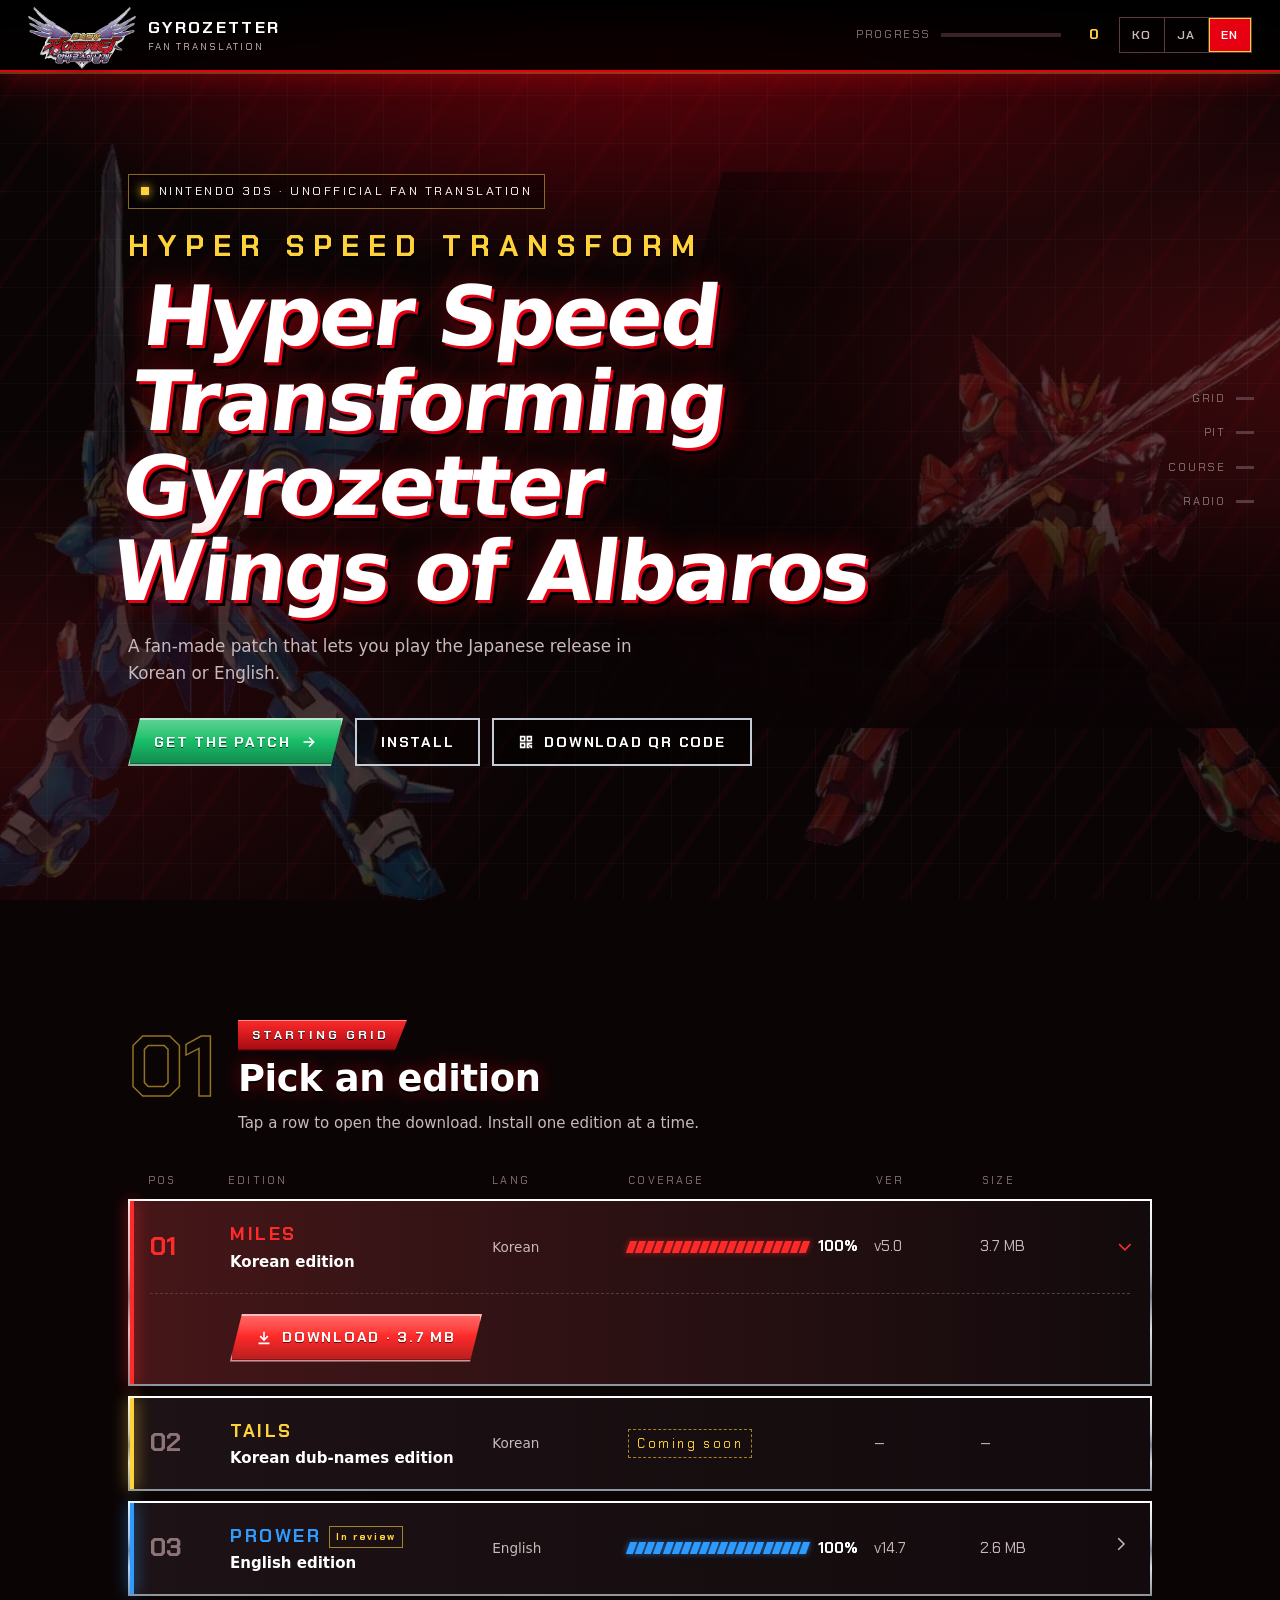
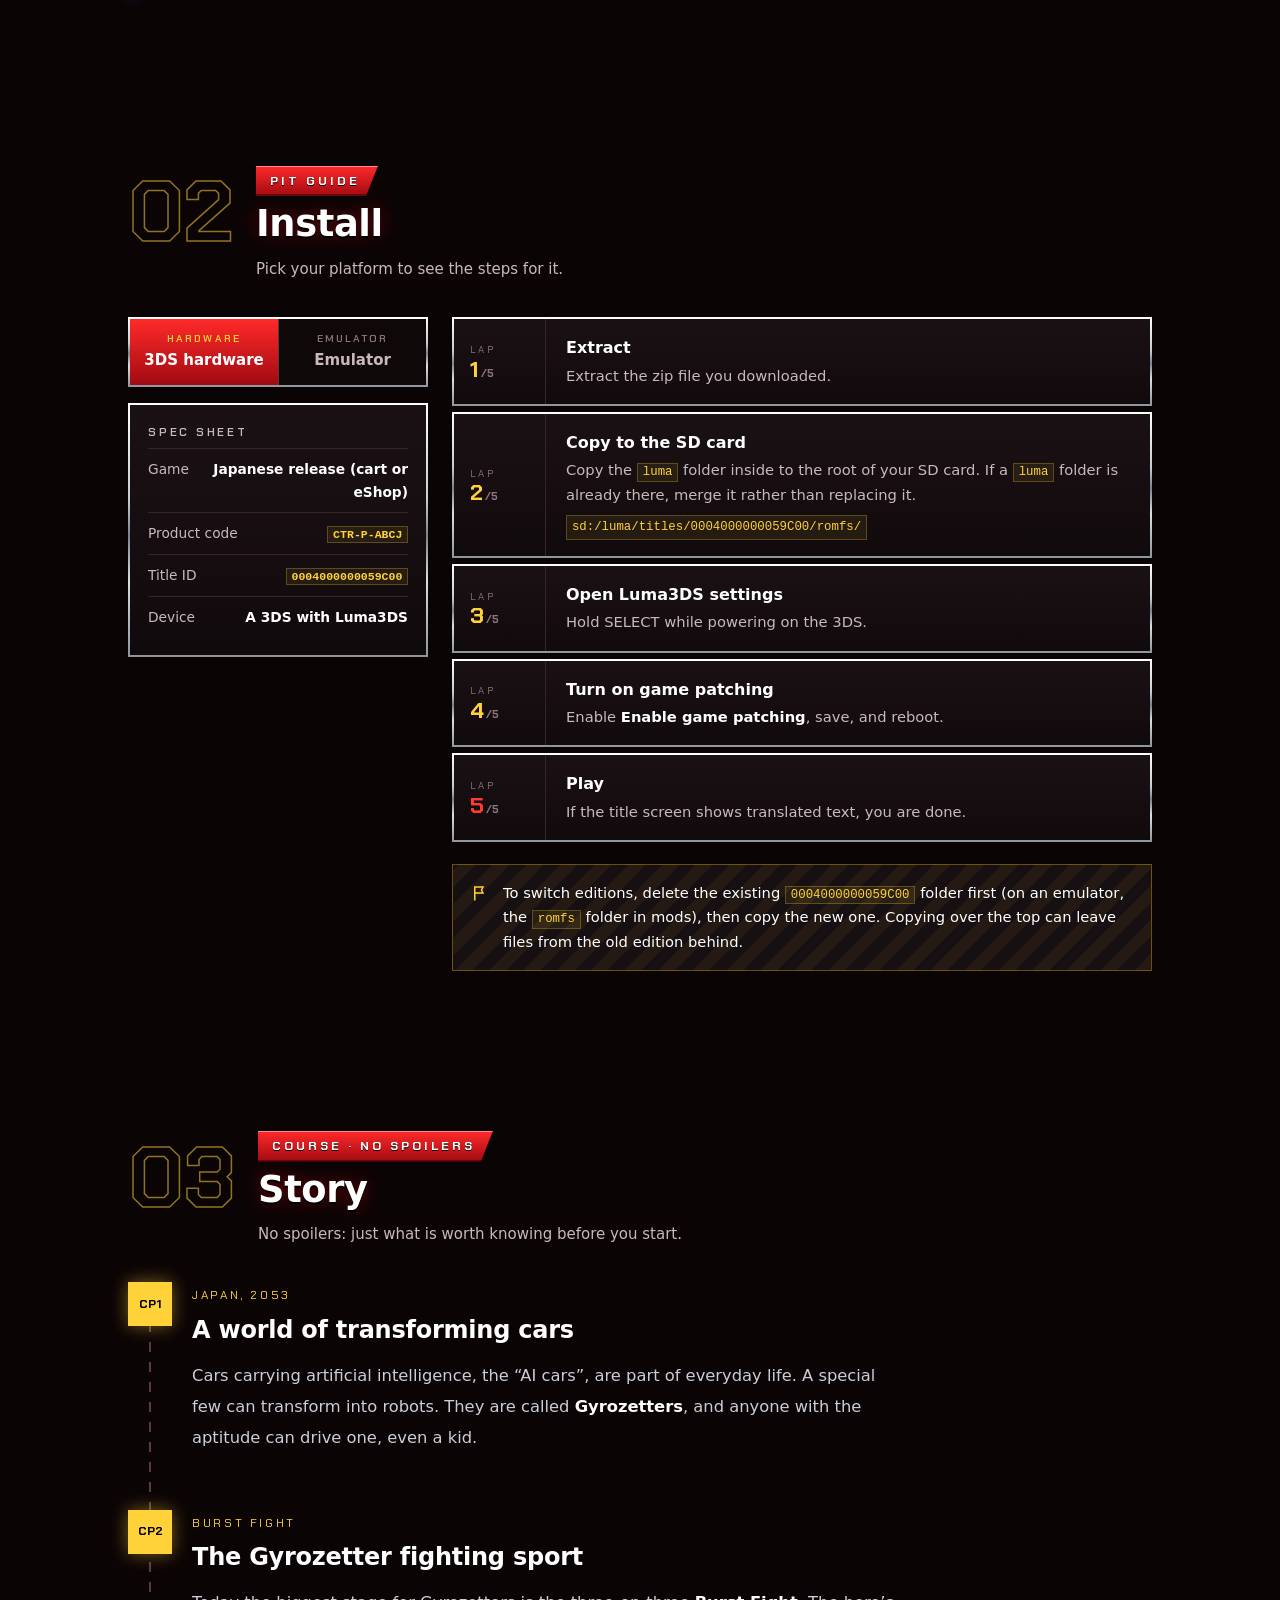
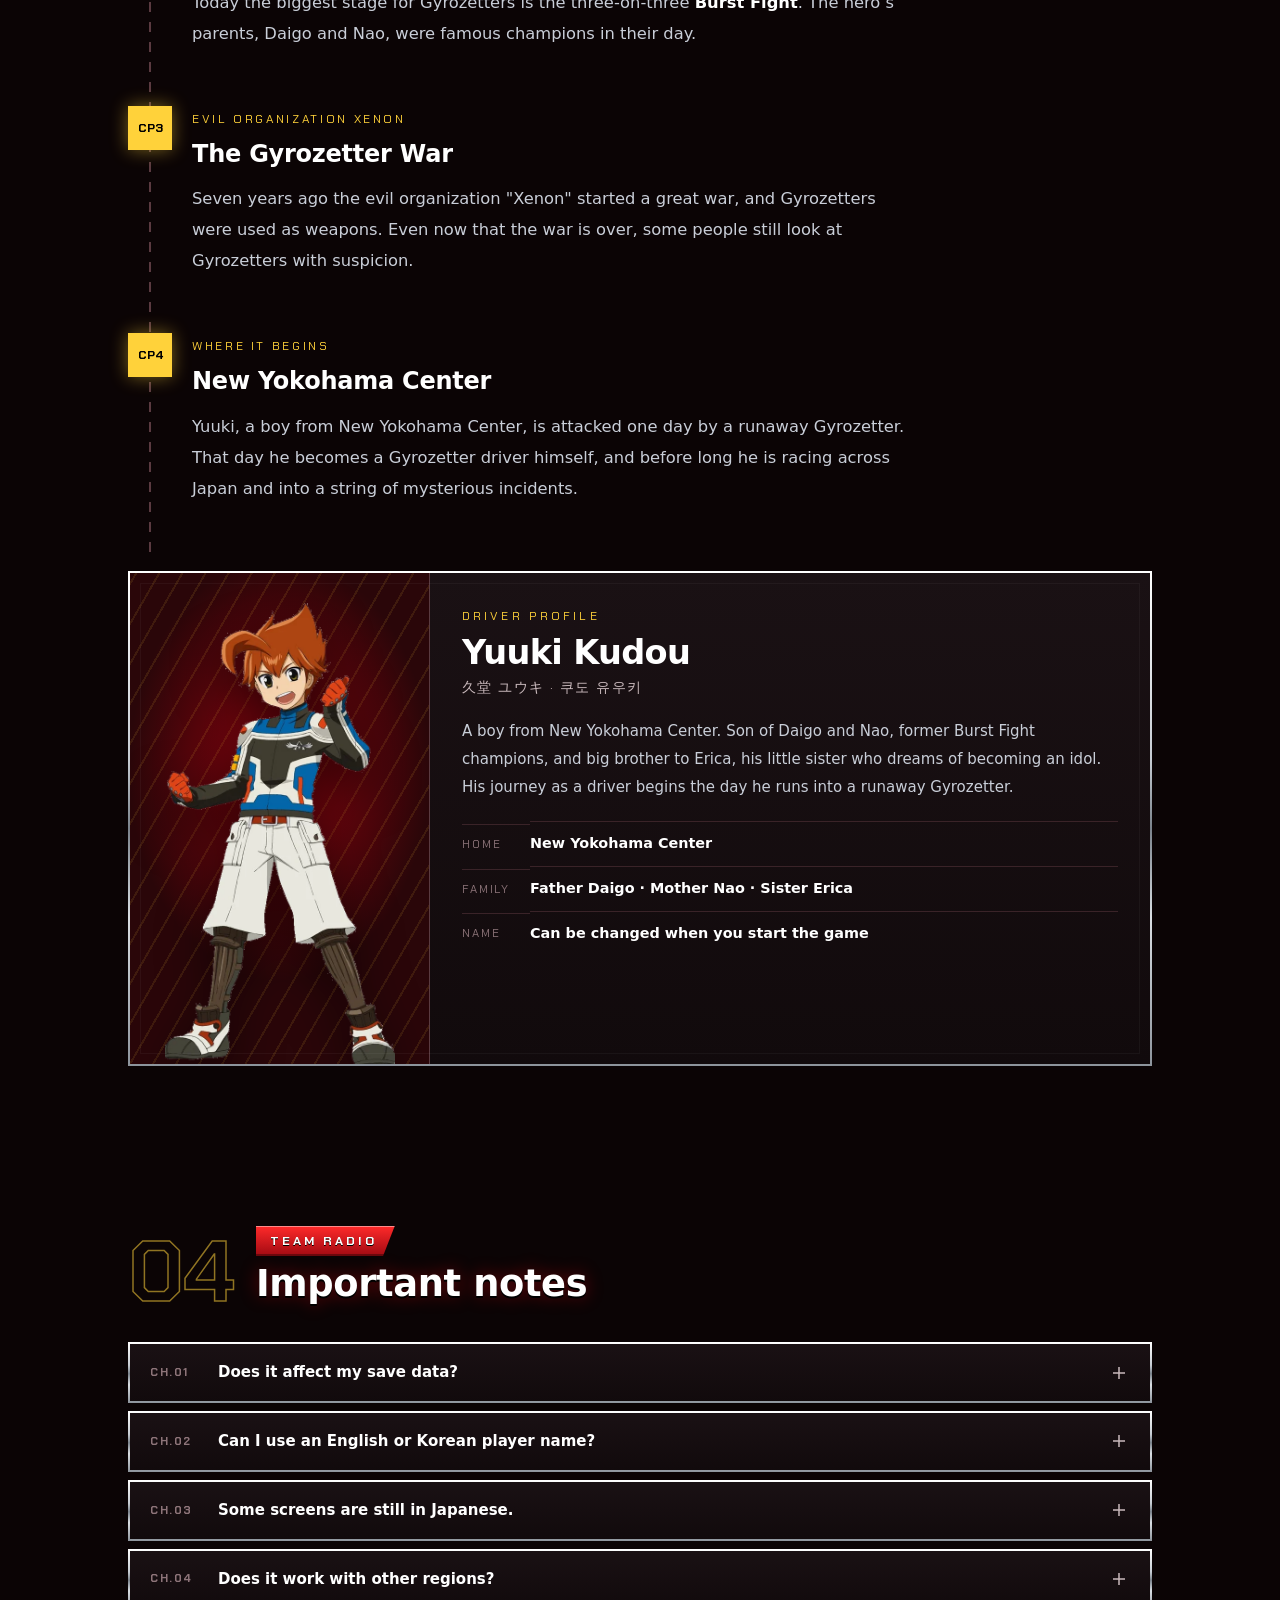
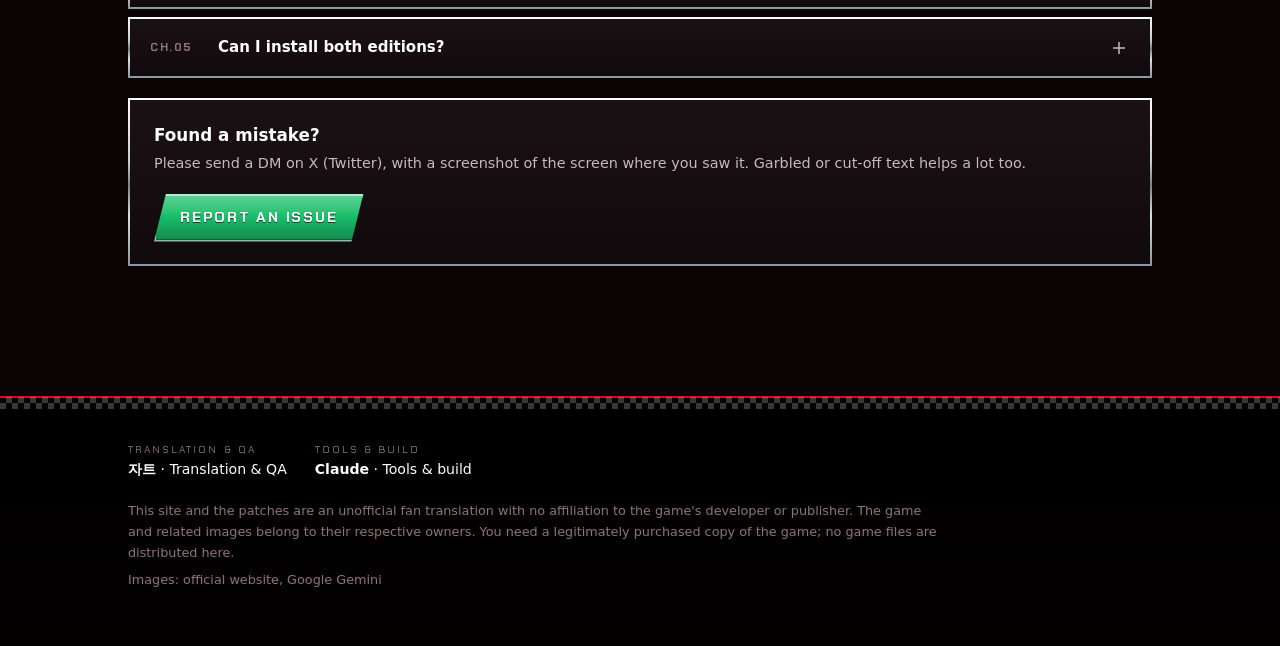
==== patch/index.html @ 7a2295d0 "캐시 버전 번호 갱신" ====
<!doctype html>
<html lang="ko">
<head>
<meta charset="utf-8">
<meta name="viewport" content="width=device-width, initial-scale=1, viewport-fit=cover">
<title>Gyrozetter Translation Patch</title>
<meta name="description" content="초속변형 자이로제타 알바로스의 날개 (3DS) 비공식 한국어·영문 패치">
<meta name="theme-color" content="#7a0d14">
<link rel="icon" href="assets/img/favicon.png">
<link rel="apple-touch-icon" href="assets/img/apple-touch-icon.png">
<link rel="preconnect" href="https://fonts.googleapis.com">
<link rel="preconnect" href="https://fonts.gstatic.com" crossorigin>
<link rel="stylesheet" href="https://fonts.googleapis.com/css2?family=Chakra+Petch:wght@500;600;700&display=swap">
<link rel="stylesheet" href="https://cdn.jsdelivr.net/gh/orioncactus/pretendard@v1.3.9/dist/web/variable/pretendardvariable-dynamic-subset.min.css">
<link rel="stylesheet" href="assets/css/style.css?v=20261031">
</head>
<body>
<div class="mechs" aria-hidden="true"><img class="mech mech-l" src="assets/img/mech-blue.webp" alt=""><img class="mech mech-r" src="assets/img/mech-red.webp" alt=""></div>

<header class="bar">
  <a class="mark" href="#start">
    <img class="mark-logo" src="assets/img/logo.webp" alt="초속변형 자이로제타 알바로스의 날개" width="310" height="180">
    <span><b>GYROZETTER</b><small>FAN TRANSLATION</small></span>
  </a>
  <div class="bar-spacer"></div>
  <div class="speedo" aria-hidden="true"><span>PROGRESS</span><span class="speedo-track"><i id="speedoFill"></i></span><b id="speedoVal">0</b></div>
  <div class="langs" role="group" aria-label="Language">
    <button type="button" data-lang="ko">KO</button><button type="button" data-lang="ja">JA</button><button type="button" data-lang="en">EN</button>
  </div>
</header>

<nav class="laps" aria-label="sections">
  <a href="#grid" data-sec="grid"><span>GRID</span><i></i></a>
  <a href="#pit" data-sec="pit"><span>PIT</span><i></i></a>
  <a href="#course" data-sec="course"><span>COURSE</span><i></i></a>
  <a href="#radio" data-sec="radio"><span>RADIO</span><i></i></a>
</nav>

<main>

<!-- ───── 출발선 ───── -->
<section class="start" id="start">
  <div class="speedlines" aria-hidden="true" id="speedlines"></div>
  <div class="start-art" aria-hidden="true"><img src="assets/img/hero.jpg" alt="" data-optional></div>
  <div class="wrap start-in">
    <span class="start-tag"><b></b><span data-i18n="start.tag">NINTENDO 3DS · UNOFFICIAL</span></span>
    <h1><em class="hud" data-i18n="start.em">Hyper Speed Transform</em><span data-i18n="start.title">초속변형 자이로제타<br>알바로스의 날개</span></h1>
    <p class="sub" data-i18n="start.sub"></p>
    <div class="start-cta">
      <a class="go" href="#grid"><span data-i18n="start.cta">패치 받기</span><svg viewBox="0 0 24 24" width="16" height="16"><path d="M5 12h13M13 6l6 6-6 6"/></svg></a>
      <a class="go line" href="#pit" data-i18n="start.cta2">설치 방법</a>
      <a class="go line" id="qrBtn" target="_blank" rel="noopener"><svg viewBox="0 0 24 24" width="16" height="16"><path d="M4 4h6v6H4zM14 4h6v6h-6zM4 14h6v6H4zM14 14h2v2h-2zM18 14h2M14 18v2h2M18 18h2v2"/></svg><span data-i18n="start.qr">배포 QR 코드</span></a>
    </div>
  </div>
</section>

<!-- ───── 01 GRID ───── -->
<section class="block" id="grid">
  <div class="wrap">
    <div class="sec-head reveal">
      <span class="sec-no">01</span>
      <span class="sec-code">STARTING GRID</span>
      <h2 data-i18n="grid.title">판 고르기</h2>
      <p class="sec-lead" data-i18n="grid.lead"></p>
    </div>
    <div class="grid-head" aria-hidden="true">
      <span>POS</span><span>EDITION</span><span>LANG</span><span>COVERAGE</span><span>VER</span><span>SIZE</span><span></span>
    </div>
    <div id="rows"></div>
  </div>
</section>

<!-- ───── 02 PIT ───── -->
<section class="block" id="pit">
  <div class="wrap">
    <div class="sec-head reveal">
      <span class="sec-no">02</span>
      <span class="sec-code">PIT GUIDE</span>
      <h2 data-i18n="pit.title">설치하기</h2>
      <p class="sec-lead" data-i18n="pit.lead"></p>
    </div>
    <div class="pit">
      <aside class="pit-side">
        <div class="toggle" role="tablist">
          <button type="button" data-plat="hw"><small>HARDWARE</small><span data-i18n="plat.hw">3DS 실기</span></button>
          <button type="button" data-plat="emu"><small>EMULATOR</small><span data-i18n="plat.emu">에뮬레이터</span></button>
        </div>
        <div class="panel">
          <h4>SPEC SHEET</h4>
          <div class="kv"><span data-i18n="req.game">게임</span><b data-i18n="req.game.v"></b></div>
          <div class="kv"><span data-i18n="req.code">제품 코드</span><b><code>CTR-P-ABCJ</code></b></div>
          <div class="kv"><span data-i18n="req.tid">타이틀 ID</span><b><code>0004000000059C00</code></b></div>
          <div class="kv" data-plat-only="hw"><span data-i18n="req.dev">기기</span><b data-i18n="req.dev.hw"></b></div>
          <div class="kv" data-plat-only="emu"><span data-i18n="req.dev">기기</span><b>Azahar / Citra</b></div>
        </div>
      </aside>
      <div>
        <ol class="laps-list" id="laps"></ol>
        <div class="flag">
          <svg viewBox="0 0 24 24" width="18" height="18"><path d="M5 21V4M5 4h11l-2 4 2 4H5"/></svg>
          <p data-i18n="pit.switch"></p>
        </div>
      </div>
    </div>
  </div>
</section>

<!-- ───── 03 COURSE ───── -->
<section class="block" id="course">
  <div class="wrap">
    <div class="sec-head reveal">
      <span class="sec-no">03</span>
      <span class="sec-code">COURSE · NO SPOILERS</span>
      <h2 data-i18n="course.title">줄거리</h2>
      <p class="sec-lead" data-i18n="course.lead"></p>
    </div>
    <div class="course" id="checkpoints"></div>

    <article class="driver reveal">
      <div class="driver-art"><img src="assets/img/driver.webp" alt="" width="496" height="994" loading="lazy"></div>
      <div class="driver-body">
        <span class="driver-code">DRIVER PROFILE</span>
        <h3 data-i18n="drv.name">쿠도 유우키</h3>
        <p class="driver-alt" data-i18n="drv.alt"></p>
        <p class="driver-desc" data-i18n="drv.desc"></p>
        <dl class="spec" id="drvSpec"></dl>
      </div>
    </article>
  </div>
</section>

<!-- ───── 04 RADIO ───── -->
<section class="block" id="radio">
  <div class="wrap">
    <div class="sec-head reveal">
      <span class="sec-no">04</span>
      <span class="sec-code">TEAM RADIO</span>
      <h2 data-i18n="radio.title">자주 묻는 질문</h2>
    </div>
    <div class="radio" id="faq"></div>
    <div class="report" id="report">
      <div><h4 data-i18n="rep.title"></h4><p data-i18n="rep.desc"></p></div>
      <a class="go" id="reportBtn"><span data-i18n="rep.btn">제보하기</span></a>
    </div>
  </div>
</section>

</main>

<footer class="finish">
  <div class="wrap">
    <div class="crew" id="crew"></div>
    <p data-i18n="foot.disc"></p>
    <p data-i18n="foot.img"></p>
  </div>
</footer>

<script src="assets/js/main.js?v=20261031"></script>
</body>
</html>
---- patch/assets/css/style.css ----
/* =========================================================
   HUD 토큰
   ========================================================= */
:root {
  --bg: #0b0405;
  --bg-2: #140708;
  --panel: #171012;
  --panel-2: #20161a;
  --line: #3a2328;
  --line-2: #5a3a40;
  --text: #ffffff;
  --dim: #c9b9bc;
  --faint: #8d7479;
  --hot: #e60012;        /* 크림슨 레드 */
  --hot-2: #ff3b2f;
  --cool: #19c06b;       /* 에메랄드 */
  --amber: #ffd23a;      /* 골드 */
  --chrome: linear-gradient(180deg, #ffffff 0%, #c6ccd3 38%, #7b838c 52%, #d9dee3 70%, #8d949c 100%);
  --miles: #ff2a2a;
  --prower: #2f9bff;
  --tails: #ffd23a;
  --hud: "Chakra Petch", "Pretendard Variable", Pretendard, system-ui, sans-serif;
  --font: "Pretendard Variable", Pretendard, "Hiragino Sans", "Hiragino Kaku Gothic ProN", "Noto Sans JP", "Yu Gothic UI", Meiryo, system-ui, -apple-system, "Segoe UI", sans-serif;
  --mono: ui-monospace, "SF Mono", Menlo, Consolas, monospace;
  --cut: 14px;           /* 모서리 깎기 */
}
* { box-sizing: border-box; }
[hidden] { display: none !important; }
img.missing { display: none !important; }
html { scroll-behavior: smooth; scroll-padding-top: 84px; -webkit-text-size-adjust: 100%; }
body { margin: 0; background: var(--bg); color: var(--text); font-family: var(--font); font-size: 15px; line-height: 1.65;
  -webkit-font-smoothing: antialiased; word-break: keep-all; overflow-wrap: anywhere; }
html[lang="ja"] body { word-break: normal; line-break: strict; }
img { display: block; max-width: 100%; }
svg { width: 18px; height: 18px; fill: none; stroke: currentColor; stroke-width: 2; stroke-linecap: square; flex: none; }
code { font-family: var(--mono); font-size: .84em; color: var(--cool); background: rgba(34,211,238,.08);
  padding: .1em .4em; border: 1px solid rgba(34,211,238,.18); word-break: normal; overflow-wrap: anywhere; }
a { color: var(--cool); }
button { font: inherit; color: inherit; }
::selection { background: var(--hot); color: #fff; }
:focus-visible { outline: 2px solid var(--cool); outline-offset: 3px; }

/* 배경 — 격자와 속도선 */
body::before { content: ""; position: fixed; inset: 0; z-index: -1; pointer-events: none;
  background:
    linear-gradient(transparent 0 calc(100% - 1px), rgba(255,255,255,.025) 0) 0 0 / 100% 48px,
    linear-gradient(90deg, transparent 0 calc(100% - 1px), rgba(255,255,255,.025) 0) 0 0 / 48px 100%,
    repeating-linear-gradient(-55deg, transparent 0 46px, rgba(230,0,18,.035) 46px 52px),
    radial-gradient(90% 55% at 50% -5%, rgba(230,0,18,.55), transparent 65%),
    radial-gradient(70% 50% at 100% 40%, rgba(148,17,24,.35), transparent 70%),
    radial-gradient(60% 45% at 0% 80%, rgba(148,17,24,.25), transparent 70%),
    var(--bg); }

.hud { font-family: var(--hud); letter-spacing: .08em; text-transform: uppercase; }
.cut { clip-path: polygon(var(--cut) 0, 100% 0, 100% calc(100% - var(--cut)), calc(100% - var(--cut)) 100%, 0 100%, 0 var(--cut)); }

/* =========================================================
   상단 줄
   ========================================================= */
.bar { position: fixed; top: 0; left: 0; right: 0; z-index: 50; height: 72px; display: flex; align-items: center; gap: 18px;
  padding: 0 28px; background: linear-gradient(#000, rgba(0,0,0,.82)); backdrop-filter: blur(10px);
  border-bottom: 2px solid var(--hot); box-shadow: 0 2px 0 rgba(255,210,58,.25), 0 8px 24px rgba(230,0,18,.25); }
.mark { display: flex; align-items: center; gap: 12px; text-decoration: none; color: var(--text); }
.mark-logo { height: 62px; width: auto; margin: 2px 0 -4px; filter: drop-shadow(0 2px 6px rgba(0,0,0,.6)); }
.mark b { font-family: var(--hud); font-weight: 700; font-size: 1.05rem; letter-spacing: .14em; }
.mark small { font-family: var(--hud); font-size: .62rem; color: var(--dim); letter-spacing: .2em; display: block; margin-top: -3px; }
.bar-spacer { flex: 1; }
.speedo { font-family: var(--hud); font-size: .72rem; color: var(--faint); letter-spacing: .14em; display: flex; align-items: center; gap: 10px; }
.speedo b { color: var(--amber); font-size: .9rem; min-width: 3ch; text-align: right; }
.speedo-track { width: 120px; height: 4px; background: var(--line); position: relative; overflow: hidden; }
.speedo-track i { position: absolute; inset: 0 auto 0 0; width: 0; background: linear-gradient(90deg, var(--amber), var(--hot)); }
.langs { display: flex; flex: none; border: 1px solid var(--line-2); }
.langs button { white-space: nowrap; }
.langs button { border: 0; background: transparent; padding: 7px 12px; cursor: pointer; font-family: var(--hud); font-weight: 600;
  font-size: .78rem; letter-spacing: .12em; color: var(--dim); }
.langs button + button { border-left: 1px solid var(--line-2); }
.langs button.on { background: var(--hot); color: #fff; box-shadow: inset 0 0 0 1px var(--amber); }

/* 오른쪽 랩 카운터 */
.laps { position: fixed; right: 26px; top: 50%; transform: translateY(-50%); z-index: 40; display: flex; flex-direction: column; gap: 4px; }
.laps a { display: flex; align-items: center; justify-content: flex-end; gap: 10px; text-decoration: none; color: var(--faint);
  font-family: var(--hud); font-size: .7rem; letter-spacing: .16em; padding: 6px 0; }
.laps a span { opacity: 0; transform: translateX(6px); transition: .2s; }
.laps a i { width: 18px; height: 3px; background: var(--line-2); transition: .2s; }
.laps a:hover span, .laps a.on span { opacity: 1; transform: none; }
.laps a.on { color: var(--text); }
.laps a.on i { width: 34px; background: var(--hot); box-shadow: 0 0 12px rgba(255,74,28,.6); }

/* =========================================================
   공통
   ========================================================= */
.wrap { max-width: 1080px; margin: 0 auto; padding: 0 28px; }
section.block { padding: 120px 0 40px; }
.sec-head { display: grid; grid-template-columns: auto 1fr; gap: 6px 22px; align-items: end; margin-bottom: 36px; }
.sec-no { grid-row: span 2; font-family: var(--hud); font-weight: 700; font-size: clamp(3.2rem, 8vw, 5.4rem); line-height: .8;
  color: transparent; -webkit-text-stroke: 1.5px rgba(255,210,58,.55); }
.sec-code { justify-self: start; font-family: var(--hud); font-weight: 700; font-size: .78rem; letter-spacing: .24em; color: #fff;
  padding: 5px 18px 5px 14px; background: linear-gradient(180deg, #ff2a2a, #a10a12); position: relative;
  clip-path: polygon(0 0, 100% 0, calc(100% - 12px) 100%, 0 100%);
  box-shadow: inset 0 1px 0 rgba(255,255,255,.45), inset 0 -2px 0 rgba(0,0,0,.35); text-shadow: 0 1px 0 #000; }
.sec-head h2 { margin: 0; font-size: clamp(1.6rem, 3.4vw, 2.3rem); line-height: 1.2; font-weight: 900; letter-spacing: -.01em;
  text-shadow: 0 2px 0 #000, 0 0 18px rgba(230,0,18,.45); }
.sec-lead { grid-column: 2; margin: 4px 0 0; color: var(--dim); }

.go { --c: var(--cool); position: relative; display: inline-flex; align-items: center; gap: 10px; height: 48px; padding: 0 26px;
  background: linear-gradient(180deg, color-mix(in srgb, var(--c) 70%, #fff) 0%, var(--c) 45%, color-mix(in srgb, var(--c) 70%, #000) 100%);
  color: #fff; text-shadow: 0 1px 0 rgba(0,0,0,.6); box-shadow: inset 0 0 0 2px rgba(255,255,255,.55), inset 0 -3px 0 rgba(0,0,0,.3); font-family: var(--hud); font-weight: 700; font-size: .92rem; letter-spacing: .12em;
  text-transform: uppercase; text-decoration: none; border: 0; cursor: pointer;
  clip-path: polygon(12px 0, 100% 0, calc(100% - 12px) 100%, 0 100%); transition: filter .15s, transform .1s; }
.go:hover { filter: brightness(1.12); }
.go:active { transform: translateY(1px); }
.go.line { background: rgba(0,0,0,.45); color: var(--text); box-shadow: inset 0 0 0 2px #c6ccd3; clip-path: none; }
.go.line:hover { box-shadow: inset 0 0 0 1px var(--text); }
.go.off { background: var(--line); color: var(--faint); pointer-events: none; }
.go svg { width: 16px; height: 16px; stroke-width: 2.4; }

.reveal { opacity: 0; transform: translateY(22px); transition: opacity .7s ease, transform .7s cubic-bezier(.2,.8,.2,1); }
.reveal.in { opacity: 1; transform: none; }

/* =========================================================
   출발선 (첫 화면)
   ========================================================= */
.start { min-height: 100svh; display: flex; align-items: center; padding: 100px 0 60px; position: relative; overflow: hidden; }
.start-art { position: absolute; right: -4%; top: 50%; transform: translateY(-50%); width: 58%; max-width: 760px; aspect-ratio: 4/3;
  clip-path: polygon(18% 0, 100% 0, 100% 100%, 0 100%); opacity: .9; }
.start-art img { width: 100%; height: 100%; object-fit: cover; }
.start-art::after { content: ""; position: absolute; inset: 0; background: linear-gradient(90deg, var(--bg) 0%, transparent 45%), linear-gradient(0deg, var(--bg), transparent 40%); }
.speedlines { position: absolute; inset: 0; pointer-events: none; overflow: hidden; }
.speedlines i { position: absolute; height: 2px; right: -40%; width: 40%;
  background: linear-gradient(90deg, transparent, rgba(255,255,255,.55)); animation: dash 2.6s linear infinite; opacity: .25; }
@keyframes dash { to { transform: translateX(-260%); } }
.start-in { position: relative; z-index: 1; }
.start-tag { display: inline-flex; align-items: center; gap: 10px; font-family: var(--hud); font-size: .78rem; letter-spacing: .2em; color: var(--dim);
  border: 1px solid var(--line-2); padding: 6px 12px; }
.start-tag b { width: 8px; height: 8px; background: var(--hot); box-shadow: 0 0 10px var(--hot); animation: blink 1.4s steps(2) infinite; }
@keyframes blink { 50% { opacity: .2; } }
.start h1 { margin: 22px 0 0; font-weight: 900; font-size: clamp(2.4rem, 7vw, 5.2rem); line-height: 1.02; letter-spacing: -.03em; }
.start h1 em { font-style: normal; display: block; font-family: var(--hud); font-weight: 700; font-size: .36em; letter-spacing: .3em;
  color: var(--hot); margin-bottom: 14px; text-transform: uppercase; }
.start p.sub { margin: 18px 0 30px; max-width: 520px; color: var(--dim); font-size: 1.05rem; }
.start-cta { display: flex; gap: 12px; flex-wrap: wrap; }

/* =========================================================
   01 출발 그리드 — 판 순위표
   ========================================================= */
.grid-head, .row-main { display: grid; grid-template-columns: 64px minmax(0, 1.5fr) 120px minmax(0, 1.4fr) 90px 90px 44px; align-items: center; gap: 16px; }
.grid-head { padding: 0 20px 10px; font-family: var(--hud); font-size: .68rem; letter-spacing: .2em; color: var(--faint); text-transform: uppercase; }
.row { --c: var(--hot); position: relative; background: linear-gradient(90deg, var(--panel), var(--bg-2)); border: 1px solid var(--line);
  margin-bottom: 10px; transition: border-color .2s, background .2s; }
.row::before { content: ""; position: absolute; left: 0; top: 0; bottom: 0; width: 4px; background: var(--c); box-shadow: 0 0 16px var(--c); }
.row[data-id="miles"] { --c: var(--miles); } .row[data-id="prower"] { --c: var(--prower); } .row[data-id="tails"] { --c: var(--tails); }
.row-main { width: 100%; padding: 18px 20px; border: 0; background: transparent; text-align: left; cursor: pointer; }
.row.soon .row-main { cursor: default; }
.row:not(.soon):hover { border-color: var(--line-2); }
.row.open { border-color: color-mix(in srgb, var(--c) 55%, var(--line)); background: linear-gradient(90deg, color-mix(in srgb, var(--c) 9%, var(--panel)), var(--bg-2)); }
.pos { font-family: var(--hud); font-weight: 700; font-size: 1.6rem; color: var(--faint); }
.row.open .pos { color: var(--c); }
.r-name b { display: block; font-family: var(--hud); font-weight: 700; font-size: 1.15rem; letter-spacing: .14em; color: var(--c); }
.r-name span { font-weight: 700; }
.r-name .rv { display: inline-block; margin-left: 8px; vertical-align: 2px; font-family: var(--hud); font-style: normal; font-weight: 700; font-size: .62rem; letter-spacing: .16em; color: var(--amber); border: 1px solid color-mix(in srgb, var(--amber) 60%, transparent); padding: 2px 6px; }
.r-lang { font-size: .85rem; color: var(--dim); }
.meter { display: flex; align-items: center; gap: 10px; }
.cells { flex: 1; display: grid; grid-template-columns: repeat(20, 1fr); gap: 2px; height: 12px; }
.cells i { background: var(--line); transform: skewX(-20deg); }
.cells i.on { background: var(--c); box-shadow: 0 0 6px color-mix(in srgb, var(--c) 60%, transparent); }
.meter b { font-family: var(--hud); font-size: .95rem; min-width: 3.4ch; text-align: right; }
.r-ver, .r-size { font-family: var(--hud); font-size: .95rem; color: var(--dim); }
.r-arrow { justify-self: end; color: var(--dim); transition: transform .25s; }
.row.open .r-arrow { transform: rotate(90deg); color: var(--c); }
.dns { font-family: var(--hud); font-size: .8rem; letter-spacing: .2em; color: var(--tails); border: 1px dashed color-mix(in srgb, var(--tails) 60%, transparent); padding: 3px 8px; }

.row-body { display: grid; grid-template-rows: 0fr; transition: grid-template-rows .35s ease; }
.row.open .row-body { grid-template-rows: 1fr; }
.row-body > div { overflow: hidden; }
.row-inner { border-top: 1px dashed var(--line-2); margin: 0 20px; padding: 20px 0 22px 80px; }
.row-side { display: flex; align-items: center; gap: 22px; flex-wrap: wrap; }
.row-side .row-thumb { width: 240px; }
.row-side .sha { flex: 1; min-width: 220px; }
.row-side .go { --c: inherit; align-self: flex-start; }
.row[data-id="prower"] .go { color: #fff; }
.sha { font-family: var(--mono); font-size: .72rem; color: var(--faint); word-break: break-all; line-height: 1.5; }
.sha b { display: block; font-family: var(--hud); letter-spacing: .2em; color: var(--dim); font-weight: 600; margin-bottom: 2px; font-size: .68rem; }
.row-thumb { width: 100%; aspect-ratio: 16/9; object-fit: cover; clip-path: polygon(10% 0, 100% 0, 90% 100%, 0 100%); }

/* =========================================================
   02 코스 — 줄거리
   ========================================================= */
.course { position: relative; padding-left: 64px; max-width: 780px; }
.course::before { content: ""; position: absolute; left: 21px; top: 0; bottom: 0; width: 2px;
  background: repeating-linear-gradient(var(--line-2) 0 10px, transparent 10px 20px); }
.cp { position: relative; padding-bottom: 56px; }
.cp-flag { position: absolute; left: -64px; top: 0; width: 44px; height: 44px; display: grid; place-items: center; background: var(--bg);
  border: 1px solid var(--line-2); font-family: var(--hud); font-weight: 700; font-size: .78rem; color: var(--dim); }
.cp.in .cp-flag { border-color: var(--hot); color: var(--hot); box-shadow: 0 0 18px rgba(255,74,28,.35); }
.cp small { font-family: var(--hud); font-size: .75rem; letter-spacing: .22em; color: var(--hot); text-transform: uppercase; }
.cp h3 { margin: 4px 0 10px; font-size: 1.5rem; letter-spacing: -.01em; }
.cp p { margin: 0; color: #c9ced8; font-size: 1.02rem; line-height: 1.9; }
.cp p b { color: var(--text); }

.driver { position: relative; margin-top: 10px; display: grid; grid-template-columns: 300px 1fr; background: var(--panel); border: 1px solid var(--line-2); }
.driver::after { content: ""; position: absolute; inset: 10px; border: 1px solid rgba(255,255,255,.04); pointer-events: none; }
.driver-art { position: relative; overflow: hidden; display: flex; justify-content: center; align-items: flex-end; padding: 30px 10px 0;
  background:
    repeating-linear-gradient(-60deg, rgba(255,74,28,.0) 0 18px, rgba(255,74,28,.10) 18px 20px),
    radial-gradient(70% 60% at 50% 40%, rgba(255,74,28,.28), transparent 70%), var(--bg-2);
  border-right: 1px solid var(--line-2); }
.driver-art img { width: 100%; max-width: 230px; height: auto; position: relative; filter: drop-shadow(0 18px 24px rgba(0,0,0,.55)); }
.driver-body { padding: 30px 32px; }
.driver-code { font-family: var(--hud); font-size: .75rem; letter-spacing: .26em; color: var(--hot); }
.driver-body h3 { margin: 8px 0 0; font-size: 2.1rem; font-weight: 900; letter-spacing: -.02em; line-height: 1.1; }
.driver-alt { margin: 4px 0 18px; font-family: var(--hud); letter-spacing: .1em; color: var(--dim); font-size: .9rem; }
.driver-desc { margin: 0 0 20px; color: #c9ced8; line-height: 1.85; }
.spec { margin: 0; display: grid; grid-template-columns: auto 1fr; }
.spec dt, .spec dd { margin: 0; padding: 10px 0; border-top: 1px solid var(--line); font-size: .9rem; }
.spec dt { font-family: var(--hud); letter-spacing: .16em; font-size: .72rem; color: var(--faint); padding-right: 20px; text-transform: uppercase; white-space: nowrap; align-self: center; }
.spec dd { font-weight: 700; }

/* =========================================================
   03 피트 가이드 — 설치
   ========================================================= */
.pit { display: grid; grid-template-columns: 300px 1fr; gap: 24px; align-items: start; }
.pit-side { position: sticky; top: 84px; display: grid; gap: 16px; }
.toggle { display: grid; grid-template-columns: 1fr 1fr; border: 1px solid var(--line-2); }
.toggle button { border: 0; background: transparent; padding: 12px 8px; cursor: pointer; font-weight: 700; color: var(--dim); }
.toggle button small { display: block; font-family: var(--hud); font-size: .64rem; letter-spacing: .2em; color: var(--faint); font-weight: 600; }
.toggle button + button { border-left: 1px solid var(--line-2); }
.toggle button.on { background: var(--text); color: var(--bg); }
.toggle button.on small { color: var(--hot); }
.panel { background: var(--panel); border: 1px solid var(--line); padding: 18px; }
.panel h4 { margin: 0 0 6px; font-family: var(--hud); font-size: .72rem; letter-spacing: .24em; color: var(--dim); font-weight: 600; text-transform: uppercase; }
.kv { display: flex; justify-content: space-between; gap: 12px; padding: 9px 0; border-top: 1px solid var(--line); font-size: .86rem; }
.kv span { color: var(--dim); flex: none; }
.kv b { text-align: right; font-weight: 700; }
.laps-list { list-style: none; margin: 0; padding: 0; display: grid; gap: 0; counter-reset: lap; }
.lap { counter-increment: lap; display: grid; grid-template-columns: 92px 1fr; border: 1px solid var(--line); border-bottom: 0; background: var(--panel); }
.lap:last-child { border-bottom: 1px solid var(--line); }
.lap-no { padding: 18px 16px; border-right: 1px solid var(--line); font-family: var(--hud); display: flex; flex-direction: column; justify-content: center; }
.lap-no small { font-size: .62rem; letter-spacing: .24em; color: var(--faint); }
.lap-no b { font-size: 1.4rem; color: var(--cool); line-height: 1; }
.lap-no b em { font-style: normal; font-size: .7rem; color: var(--faint); margin-left: 2px; }
.lap-body { padding: 16px 20px; }
.lap-body h5 { margin: 0 0 2px; font-size: 1rem; }
.lap-body p { margin: 0; color: var(--dim); font-size: .92rem; }
.lap-body p b { color: var(--text); }
.lap-body .path { display: inline-block; margin-top: 8px; }
.lap:last-child .lap-no b { color: var(--hot); }
.flag { margin-top: 16px; display: flex; gap: 14px; align-items: flex-start; padding: 16px 18px; border: 1px solid rgba(251,191,36,.35);
  background: repeating-linear-gradient(-45deg, rgba(251,191,36,.06) 0 12px, transparent 12px 24px), var(--panel); }
.flag svg { color: var(--amber); margin-top: 3px; }
.flag p { margin: 0; font-size: .92rem; }

/* =========================================================
   04 무전 — FAQ
   ========================================================= */
.radio { display: grid; gap: 8px; }
.msg { border: 1px solid var(--line); background: var(--panel); }
.msg summary { list-style: none; cursor: pointer; padding: 16px 20px; display: grid; grid-template-columns: 56px 1fr 20px; gap: 12px; align-items: center; font-weight: 700; }
.msg summary::-webkit-details-marker { display: none; }
.msg summary .ch { font-family: var(--hud); font-size: .72rem; letter-spacing: .14em; color: var(--faint); }
.msg summary svg { color: var(--dim); transition: transform .2s; }
.msg[open] { border-color: var(--line-2); }
.msg[open] summary .ch { color: var(--cool); }
.msg[open] summary svg { transform: rotate(45deg); color: var(--cool); }
.msg p { margin: 0; padding: 0 20px 18px 88px; color: var(--dim); }
.msg p::before { content: "▸ "; color: var(--cool); }
.report { margin-top: 20px; display: flex; align-items: center; justify-content: space-between; gap: 18px; flex-wrap: wrap; padding: 22px 24px;
  border: 1px solid var(--line-2); background: linear-gradient(90deg, rgba(34,211,238,.08), transparent 70%), var(--panel); }
.report h4 { margin: 0; font-size: 1.05rem; }
.report p { margin: 2px 0 0; color: var(--dim); font-size: .9rem; }
.report .go { --c: var(--cool); }

/* =========================================================
   결승선 — 푸터
   ========================================================= */
.finish { margin-top: 90px; position: relative; padding: 44px 0 50px; border-top: 1px solid var(--line); }
.finish::before { content: ""; position: absolute; left: 0; right: 0; top: -1px; height: 12px;
  background: conic-gradient(var(--text) 25%, transparent 0 50%, var(--text) 0 75%, transparent 0) 0 0 / 12px 12px; opacity: .14; }
.crew { display: flex; flex-wrap: wrap; gap: 10px 28px; margin-bottom: 18px; }
.crew div { font-size: .88rem; }
.crew small { display: block; font-family: var(--hud); letter-spacing: .2em; font-size: .64rem; color: var(--faint); text-transform: uppercase; }
.crew b { font-weight: 800; }
.finish p { margin: 6px 0; max-width: 820px; color: var(--faint); font-size: .8rem; }


/* 크롬 테두리 — 금속 띠를 두른 패널 */
.row, .driver, .panel, .lap, .msg, .report, .toggle {
  border: 2px solid transparent !important;
  background-clip: padding-box, border-box !important;
  background-origin: border-box !important; }
.row { background-image: linear-gradient(90deg, #1d1215, #120a0c), var(--chrome) !important; }
.row.open { background-image: linear-gradient(90deg, color-mix(in srgb, var(--c) 18%, #1d1215), #120a0c), var(--chrome) !important; }
.driver, .panel, .lap, .msg, .report { background-image: linear-gradient(#1a1114, #110a0c), var(--chrome) !important; }
.toggle { background-image: linear-gradient(#0f0809, #0f0809), var(--chrome) !important; }
.lap { margin-bottom: 6px; }
.lap-no b { color: var(--amber) !important; }
.lap:last-child .lap-no b { color: var(--hot-2) !important; }
.toggle button.on { background: linear-gradient(180deg, #ff2a2a, #a10a12); color: #fff; }
.toggle button.on small { color: var(--amber); }
.msg[open] summary .ch, .msg[open] summary svg, .msg p::before { color: var(--amber); }
.cp.in .cp-flag { border-color: var(--amber); color: #000; background: var(--amber); box-shadow: 0 0 18px rgba(255,210,58,.45); }
.cp small { color: var(--amber); }
.driver-code { color: var(--amber); }
.driver-art { background:
    repeating-linear-gradient(-60deg, transparent 0 18px, rgba(255,210,58,.10) 18px 20px),
    radial-gradient(70% 60% at 50% 40%, rgba(230,0,18,.55), transparent 72%), #2a0609 !important; }
code { color: var(--amber); background: rgba(255,210,58,.08); border-color: rgba(255,210,58,.25); }
.start-tag { border-color: rgba(255,210,58,.5); color: #fff; background: rgba(0,0,0,.4); }
.start-tag b { background: var(--amber); box-shadow: 0 0 10px var(--amber); }
.start h1 span { display: inline-block; transform: skewX(-7deg); color: #fff;
  text-shadow: 3px 3px 0 var(--hot), 6px 6px 0 #000, 0 0 30px rgba(230,0,18,.5); }
.start h1 em { color: var(--amber); text-shadow: 0 2px 0 #000; }
.laps a.on i { background: var(--amber); box-shadow: 0 0 12px rgba(255,210,58,.7); }
.cells i { background: rgba(255,255,255,.08); }
.finish { border-top: 2px solid var(--hot); background: linear-gradient(#000, rgba(0,0,0,.6)); }
.finish::before { opacity: .22; }

/* =========================================================
   반응형
   ========================================================= */
@media (max-width: 980px) {
  .laps { display: none; }
  .grid-head { display: none; }
  .row-main { grid-template-columns: 44px 1fr auto; grid-template-areas: "pos name arrow" "pos meter meter" "pos meta meta"; row-gap: 10px; }
  .pos { grid-area: pos; align-self: start; font-size: 1.3rem; }
  .r-name { grid-area: name; }
  .r-lang { display: none; }
  .meter { grid-area: meter; }
  .r-ver { grid-area: meta; }
  .r-size { display: none; }
  .r-arrow { grid-area: arrow; }
  .r-ver::after { content: attr(data-size); margin-left: 12px; color: var(--faint); }
  .row-inner { padding-left: 0; margin: 0 16px; }
  .row-side .row-thumb { width: 100%; }
  .pit { grid-template-columns: 1fr; }
  .pit-side { position: static; }
  .driver { grid-template-columns: 1fr; }
  .driver-art { border-right: 0; border-bottom: 1px solid var(--line-2); }
  .driver-art img { max-width: 170px; }
  .start-art { width: 100%; right: 0; opacity: .35; clip-path: none; }
}
@media (max-width: 640px) {
  .bar { padding: 0 14px; gap: 10px; height: 62px; }
  .mark-logo { height: 52px; }
  .mark > span:not(.mark-chev) { display: none; }
  .speedo { display: none; }
  .mark small { display: none; }
  .wrap { padding: 0 16px; }
  section.block { padding-top: 96px; }
  .sec-head { grid-template-columns: 1fr; }
  .sec-no { grid-row: auto; font-size: 2.6rem; }
  .sec-lead { grid-column: 1; }
  .start h1 { font-size: 7.2vw; }
  .start h1 em { font-size: .42em; letter-spacing: .22em; }
        .course { padding-left: 52px; }
  .course::before { left: 17px; }
  .cp-flag { left: -52px; width: 36px; height: 36px; font-size: .68rem; }
  .driver-body { padding: 22px; }
  .lap { grid-template-columns: 70px 1fr; }
  .msg summary { grid-template-columns: 1fr 20px; }
  .msg summary .ch { display: none; }
  .msg p { padding-left: 20px; }
}
@media (prefers-reduced-motion: reduce) {
  *, *::before, *::after { animation: none !important; transition: none !important; }
  .reveal { opacity: 1; transform: none; }
}

/* =========================================================
   배경 기체 (왼쪽 파랑 · 오른쪽 빨강)
   ========================================================= */
.mechs { position: fixed; inset: 0; z-index: -1; pointer-events: none; overflow: hidden; }
.mech { position: absolute; width: auto; opacity: .2; }
.mech-l { left: -3vw; bottom: 0; height: min(84vh, 780px); }
.mech-r { right: -3vw; bottom: 6vh; height: min(60vh, 560px); }
@media (max-width: 640px) {
  .mech { opacity: .12; }
  .mech-l { left: -18vw; height: 56vh; }
  .mech-r { right: -22vw; height: 38vh; }
}

/* =========================================================
   이스터에그 영상
   ========================================================= */
.egg { cursor: pointer; }
.egg-box { position: fixed; inset: 0; z-index: 200; display: flex; align-items: center; justify-content: center; padding: 16px; background: rgba(0, 0, 0, .86); }
.egg-box video { width: min(1064px, 100%, calc(86vh * 1064 / 636)); aspect-ratio: 1064 / 636; height: auto; border: 1px solid var(--line-2); background: #000; }
.egg-x { position: absolute; top: 14px; right: 16px; width: 40px; height: 40px; border: 1px solid var(--line-2); background: var(--panel); color: var(--text); font-size: 24px; line-height: 1; cursor: pointer; }
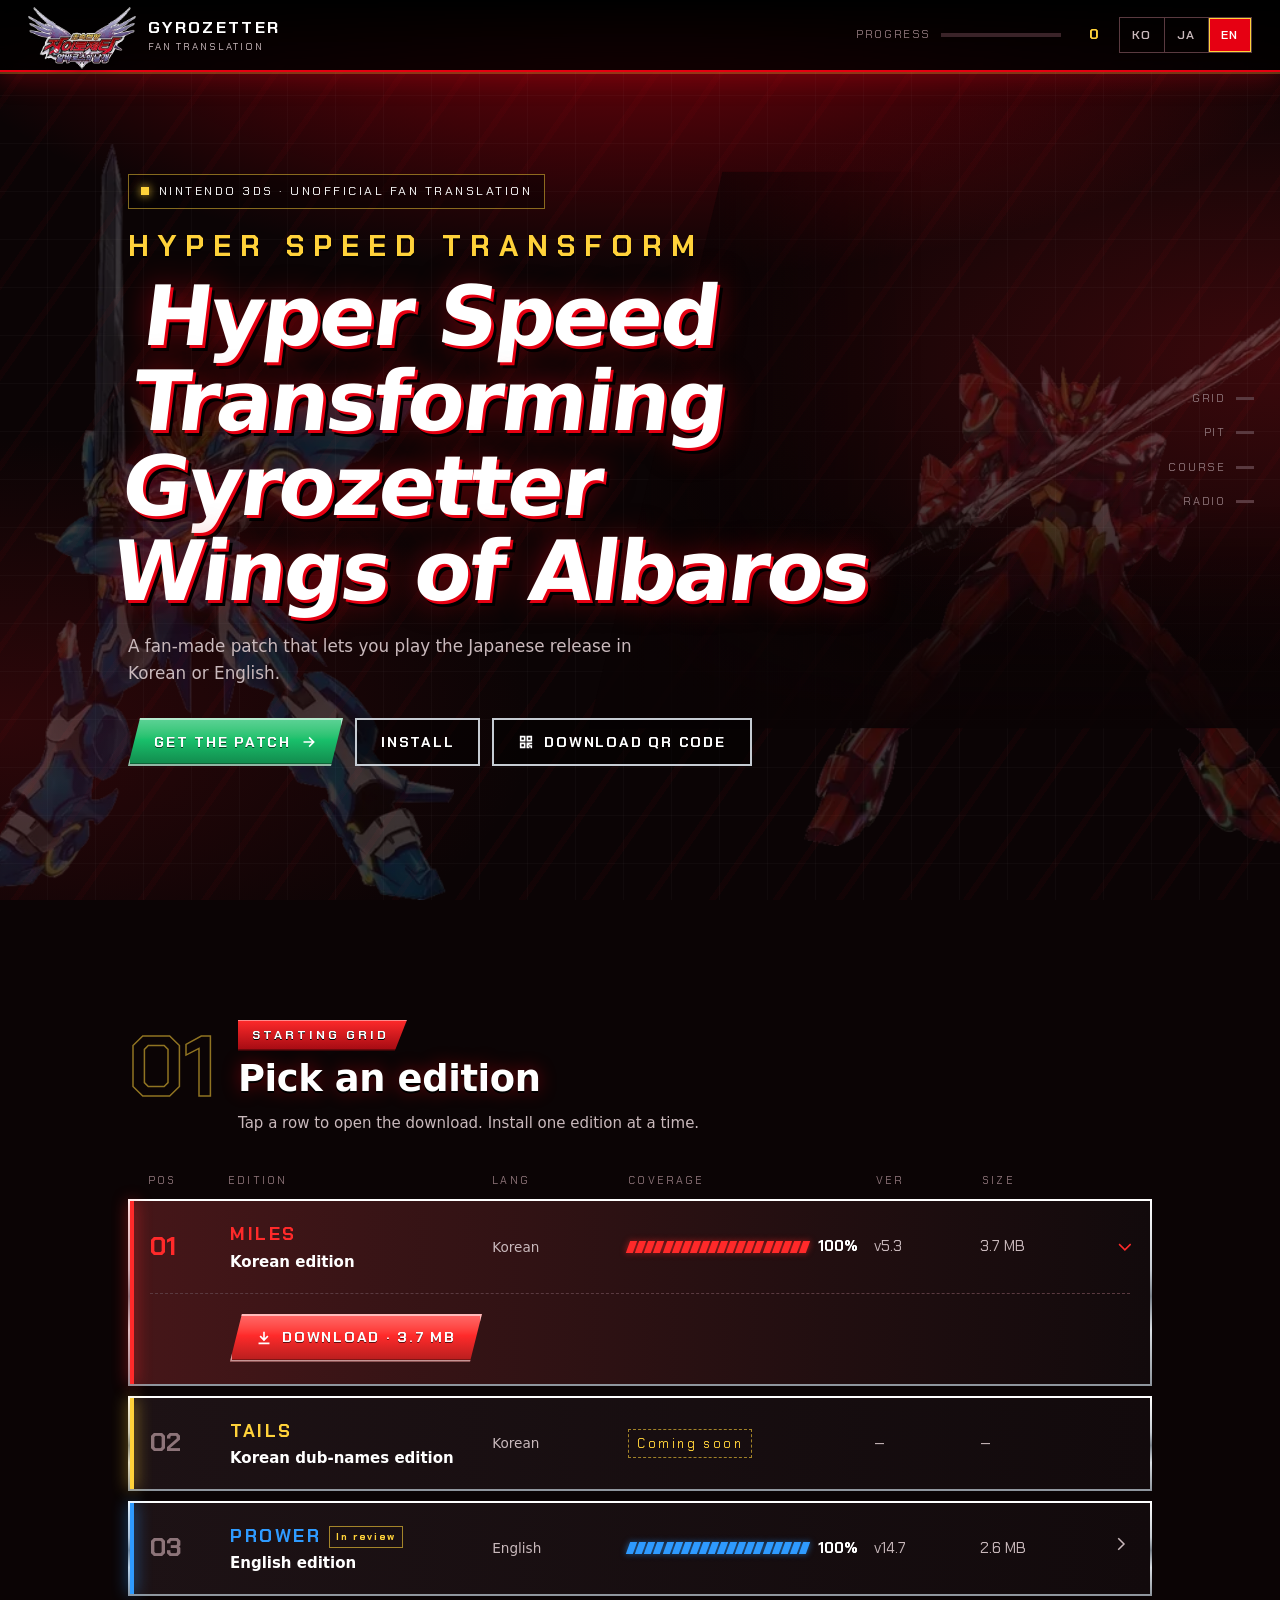
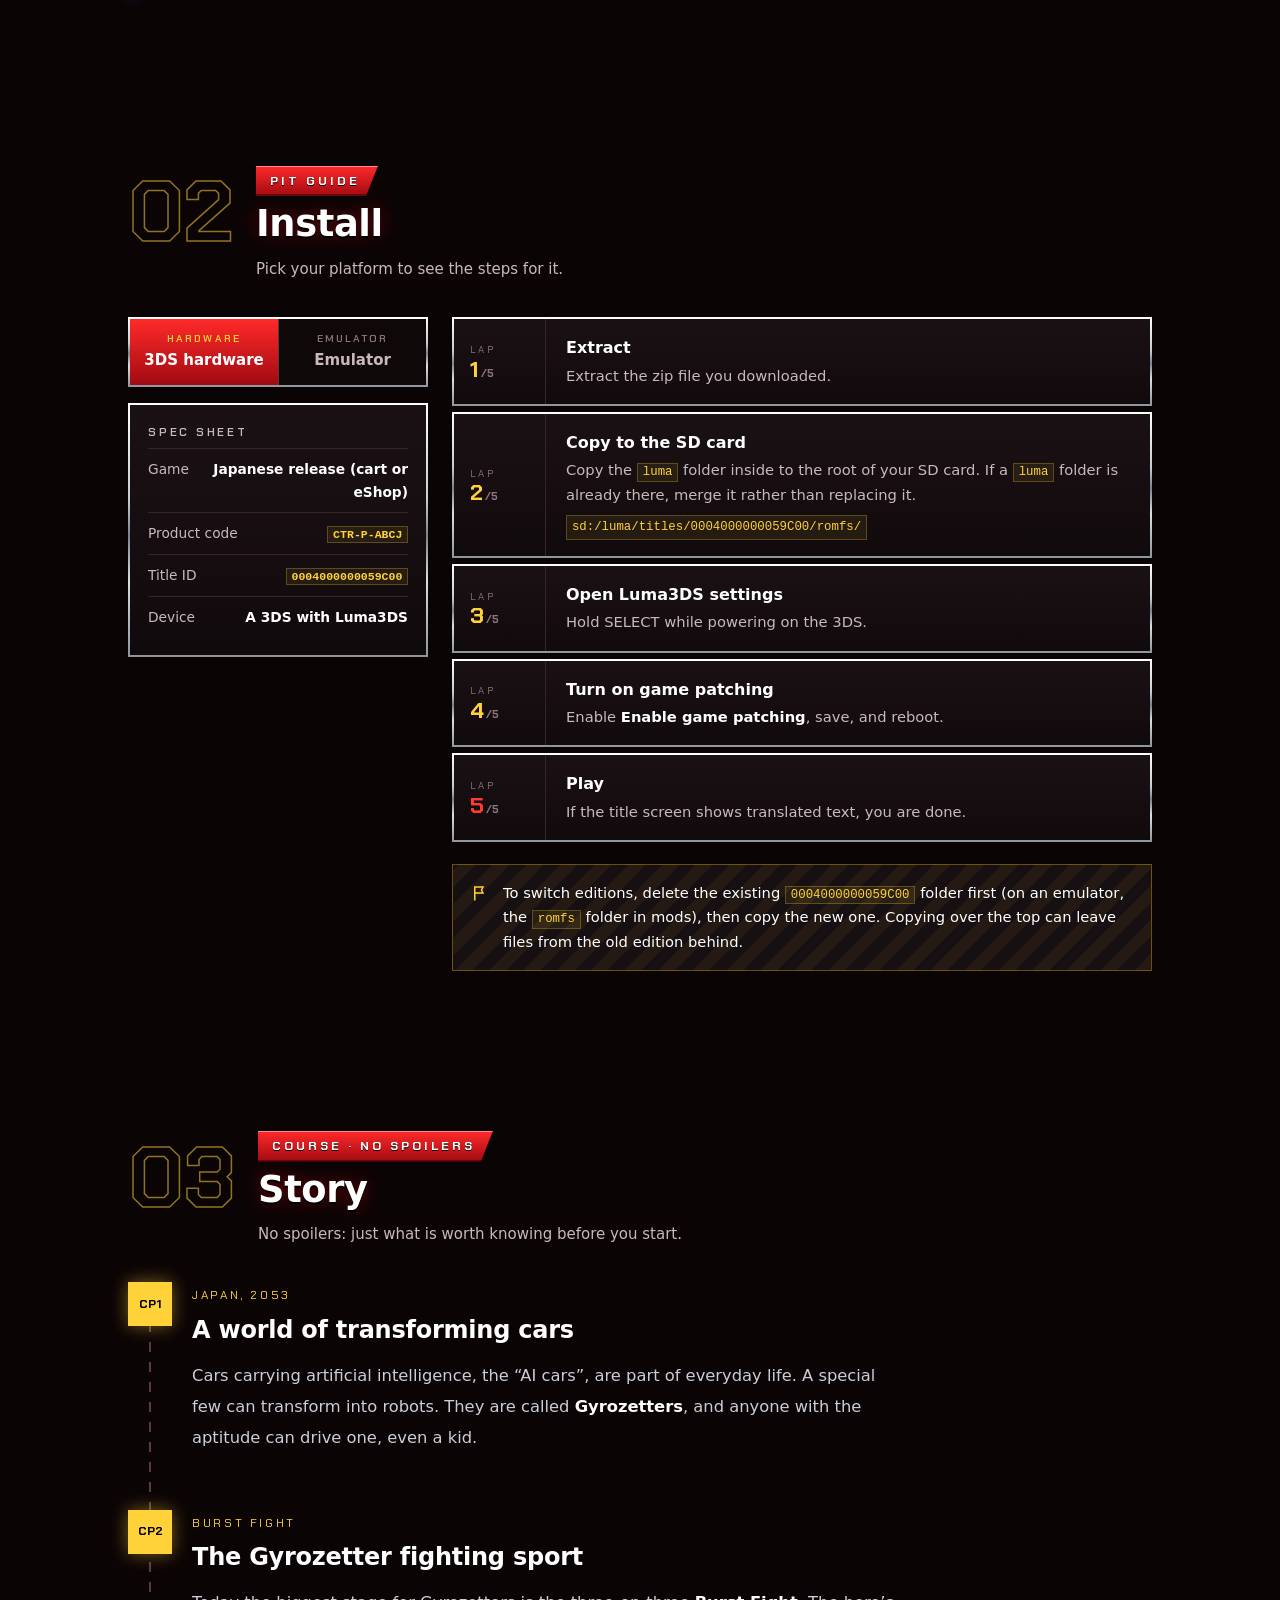
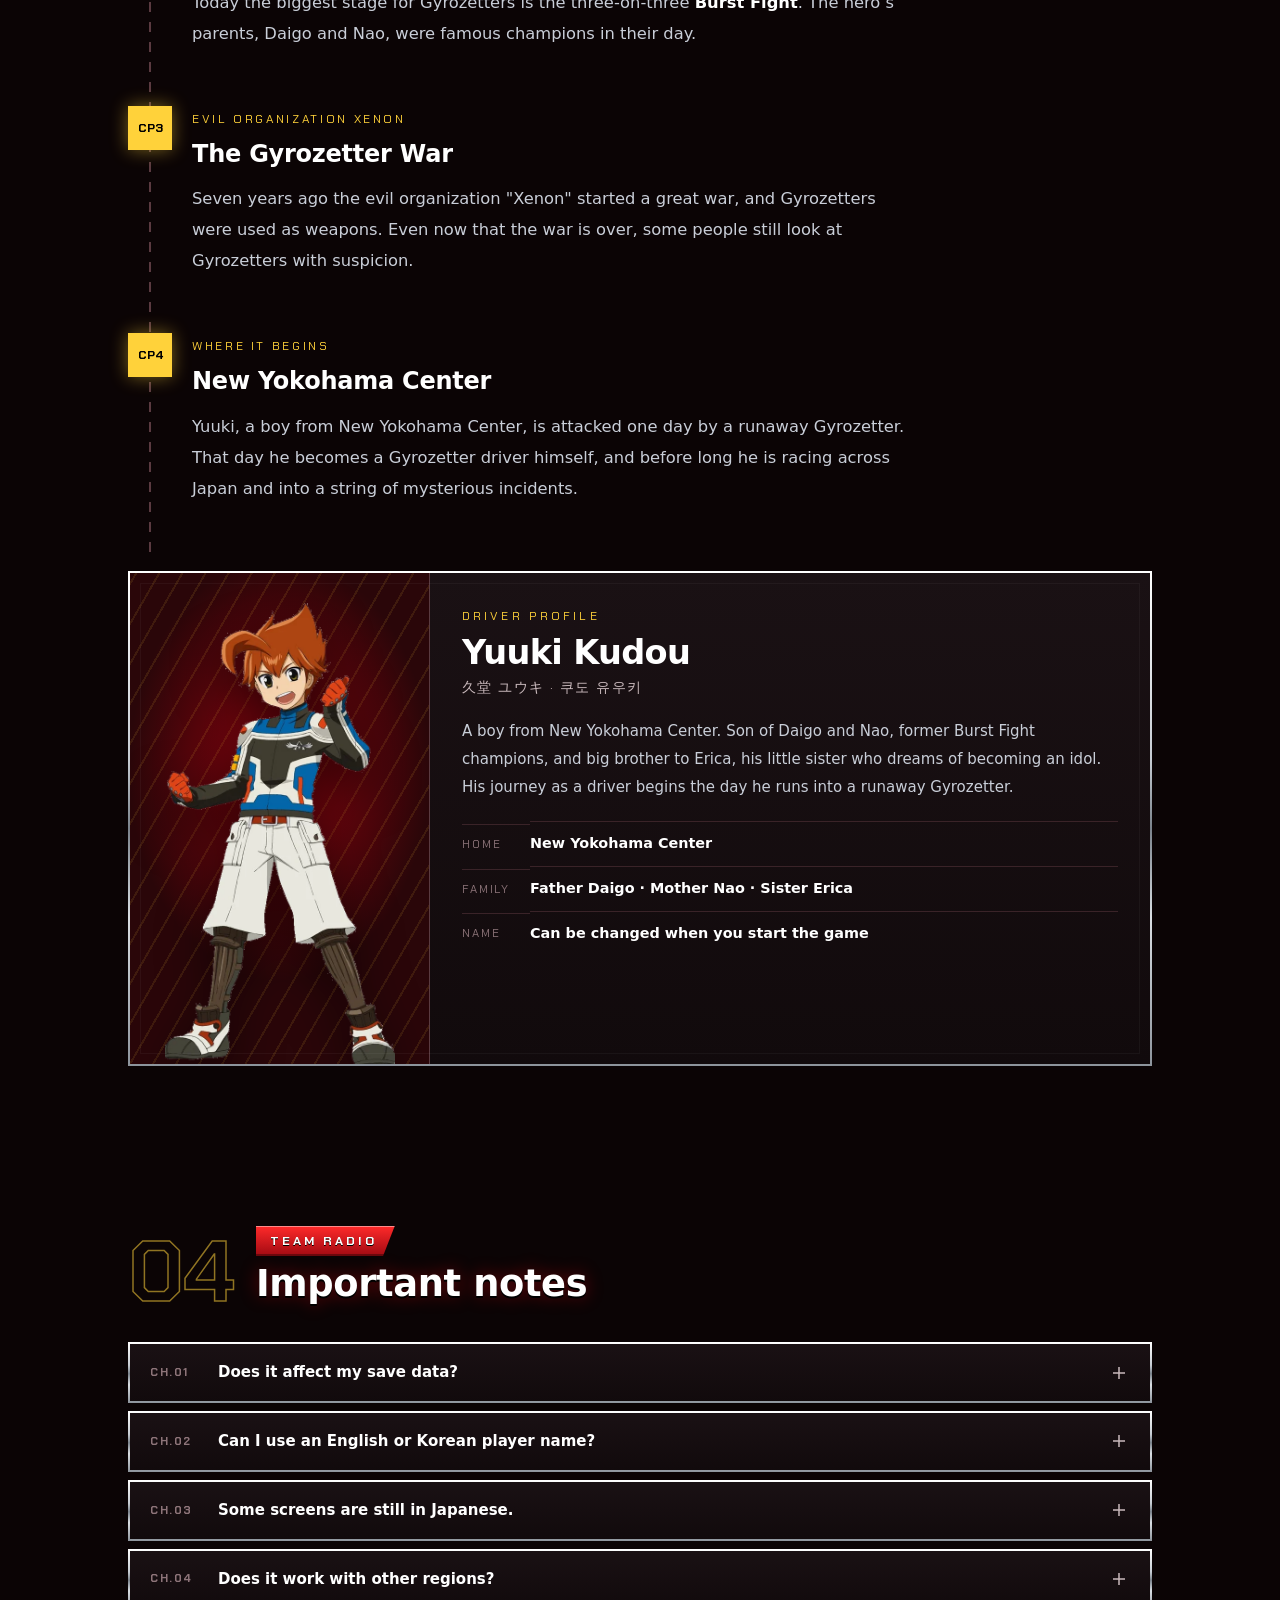
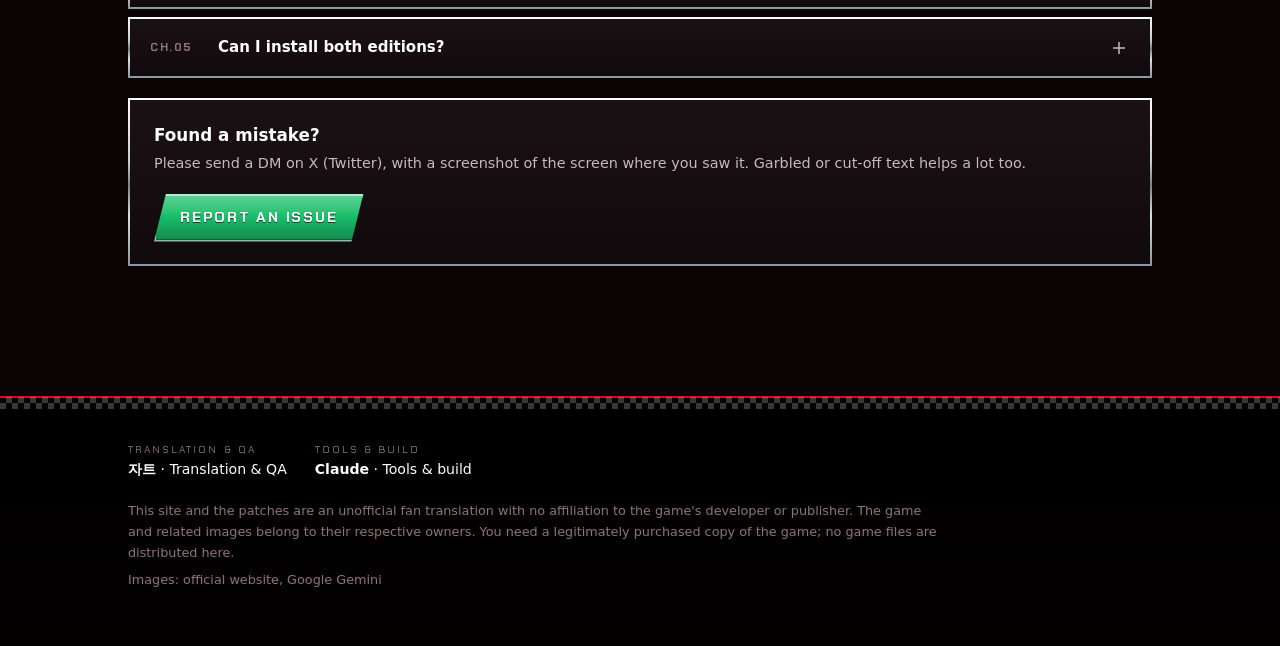
==== commit d2b3ed04: "캐시 버전 번호 갱신" ====
--- a/patch/index.html
+++ b/patch/index.html
@@ -12,7 +12,7 @@
 <link rel="preconnect" href="https://fonts.gstatic.com" crossorigin>
 <link rel="stylesheet" href="https://fonts.googleapis.com/css2?family=Chakra+Petch:wght@500;600;700&display=swap">
 <link rel="stylesheet" href="https://cdn.jsdelivr.net/gh/orioncactus/pretendard@v1.3.9/dist/web/variable/pretendardvariable-dynamic-subset.min.css">
-<link rel="stylesheet" href="assets/css/style.css?v=20261031">
+<link rel="stylesheet" href="assets/css/style.css?v=20261031b">
 </head>
 <body>
 <div class="mechs" aria-hidden="true"><img class="mech mech-l" src="assets/img/mech-blue.webp" alt=""><img class="mech mech-r" src="assets/img/mech-red.webp" alt=""></div>
@@ -155,6 +155,6 @@
   </div>
 </footer>
 
-<script src="assets/js/main.js?v=20261031"></script>
+<script src="assets/js/main.js?v=20261031b"></script>
 </body>
 </html>
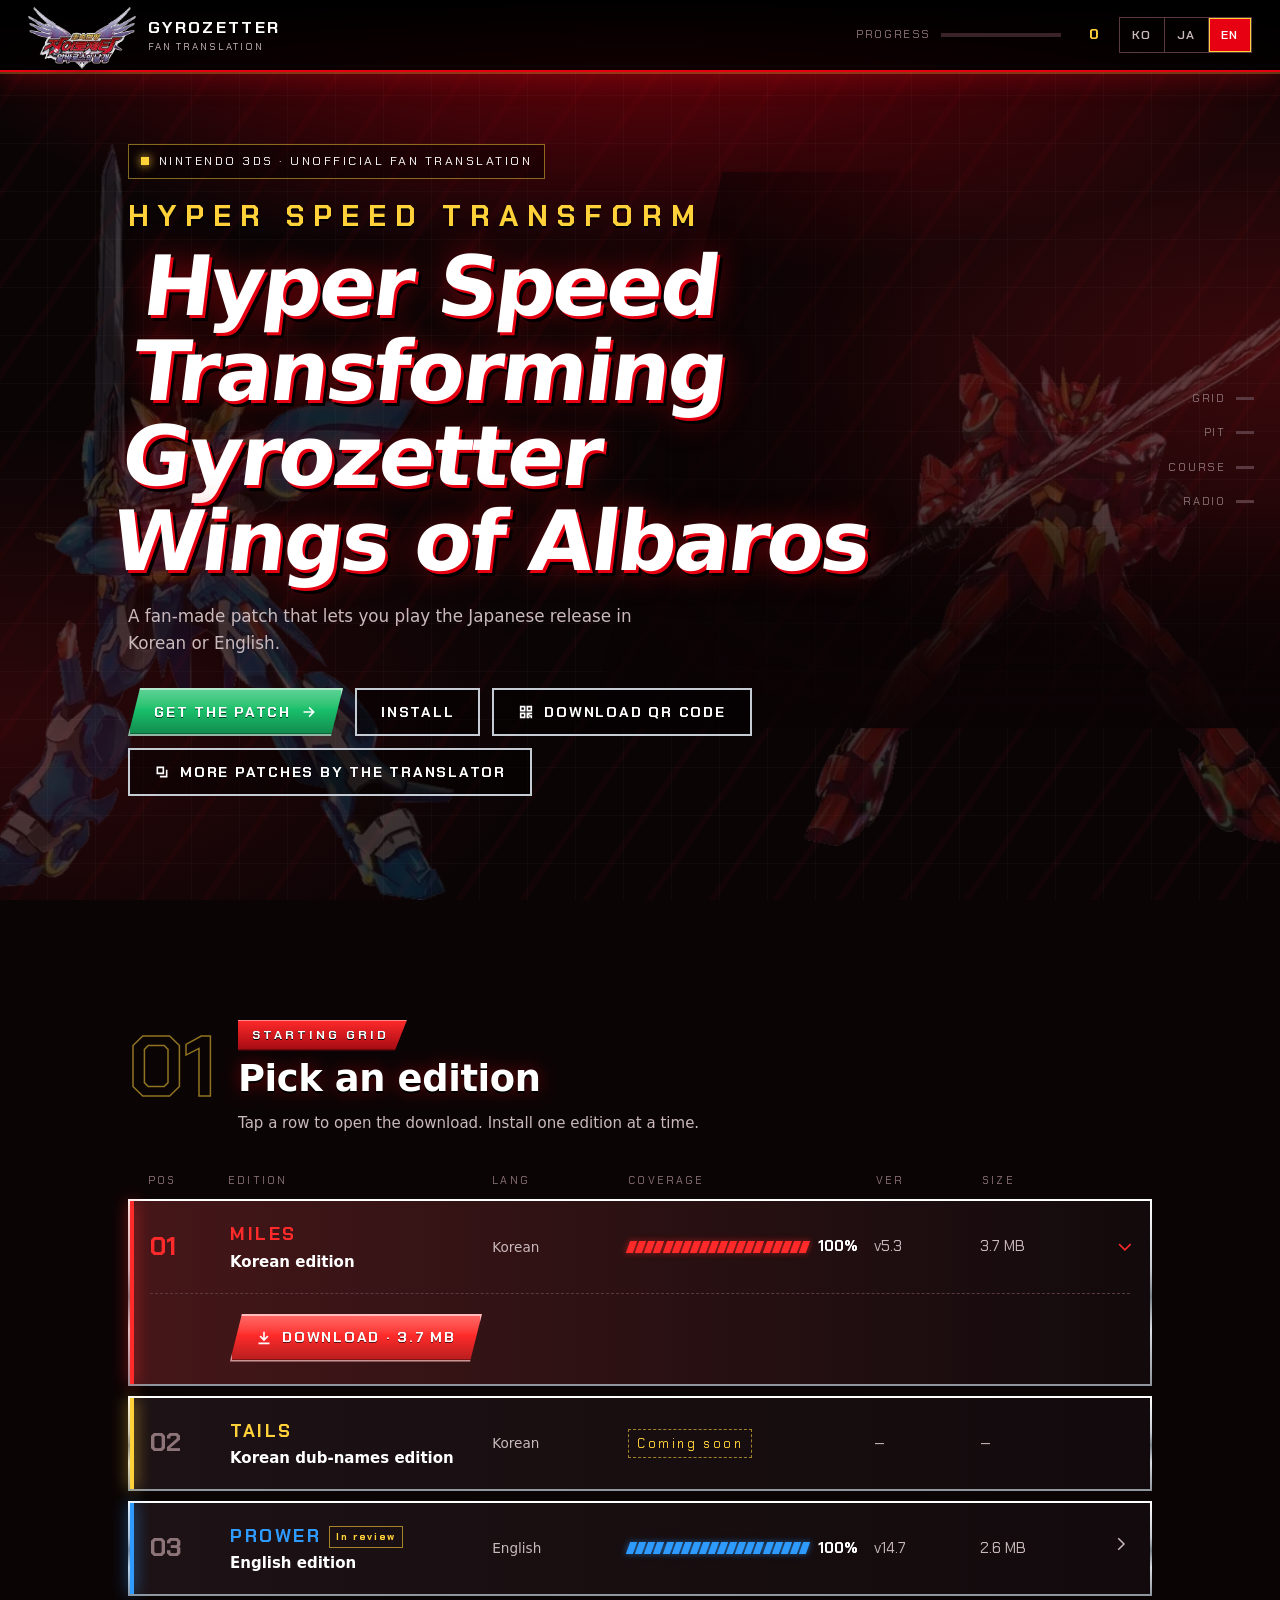
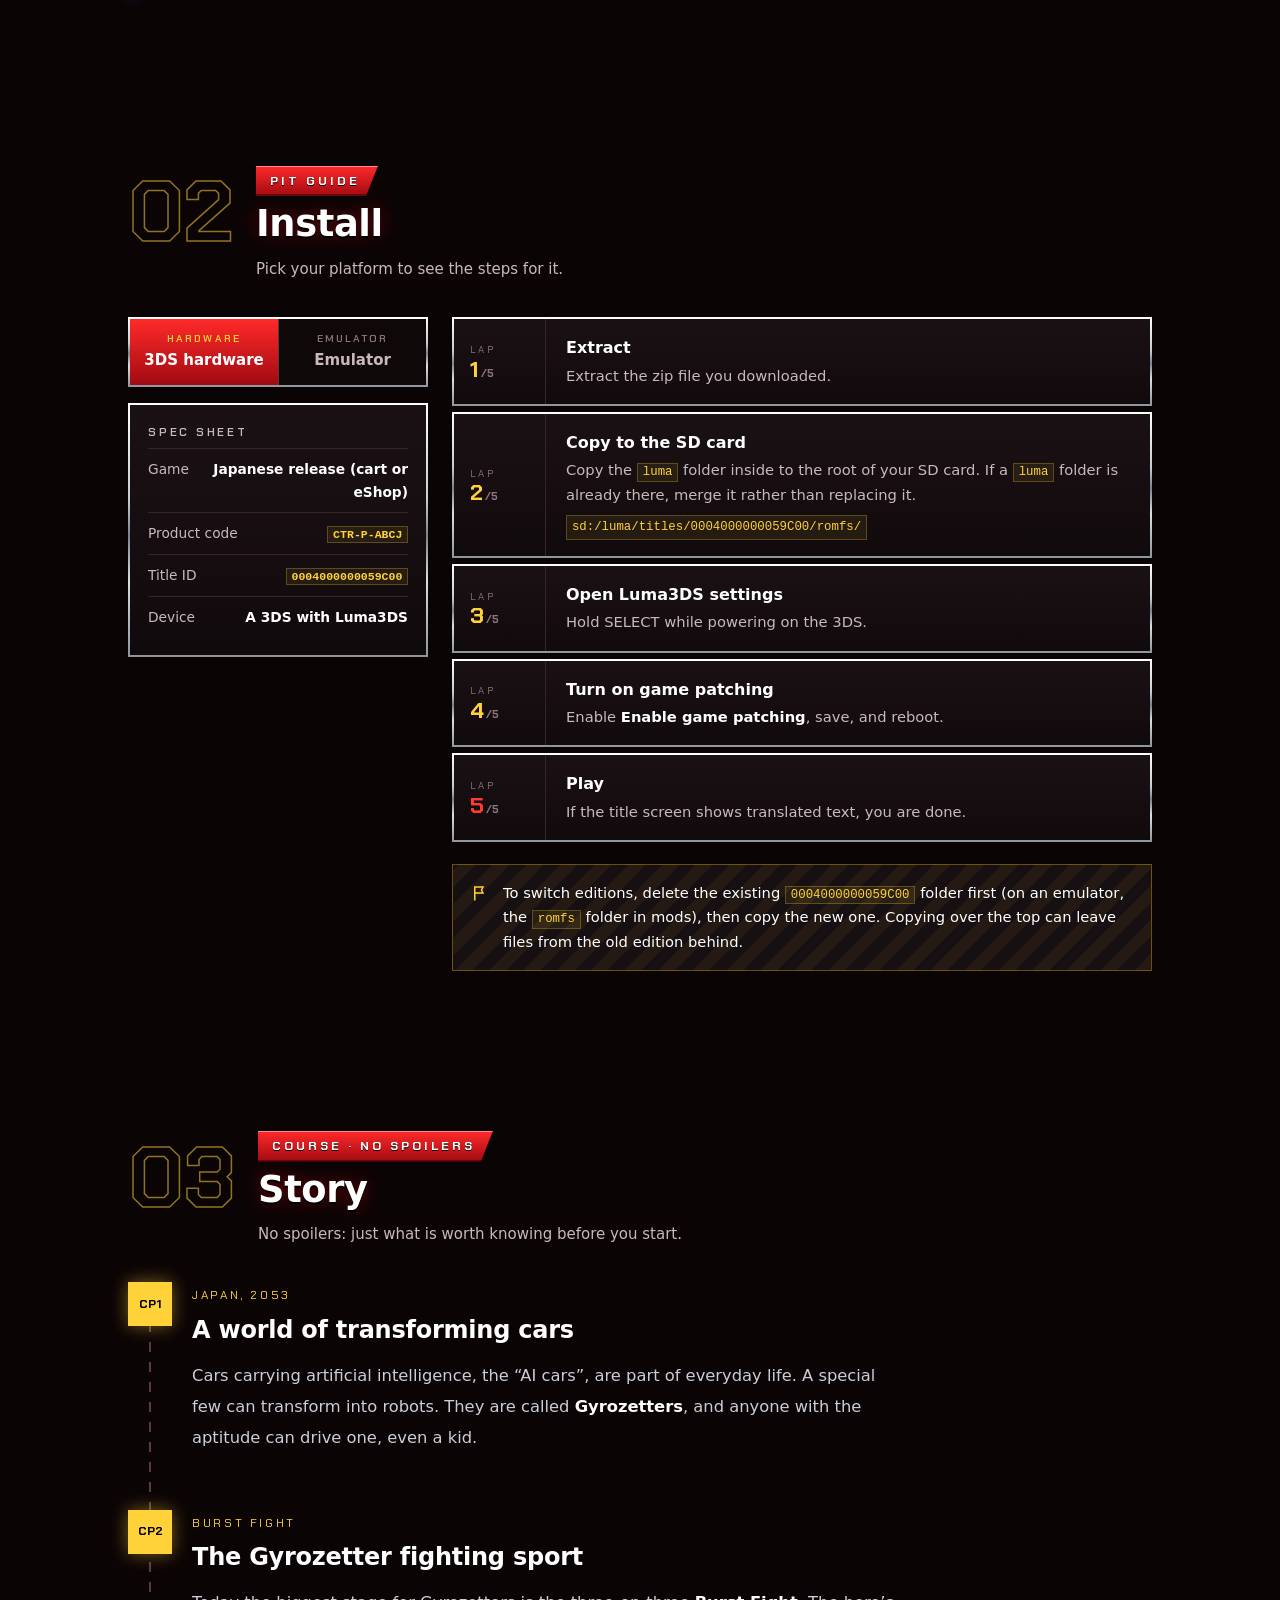
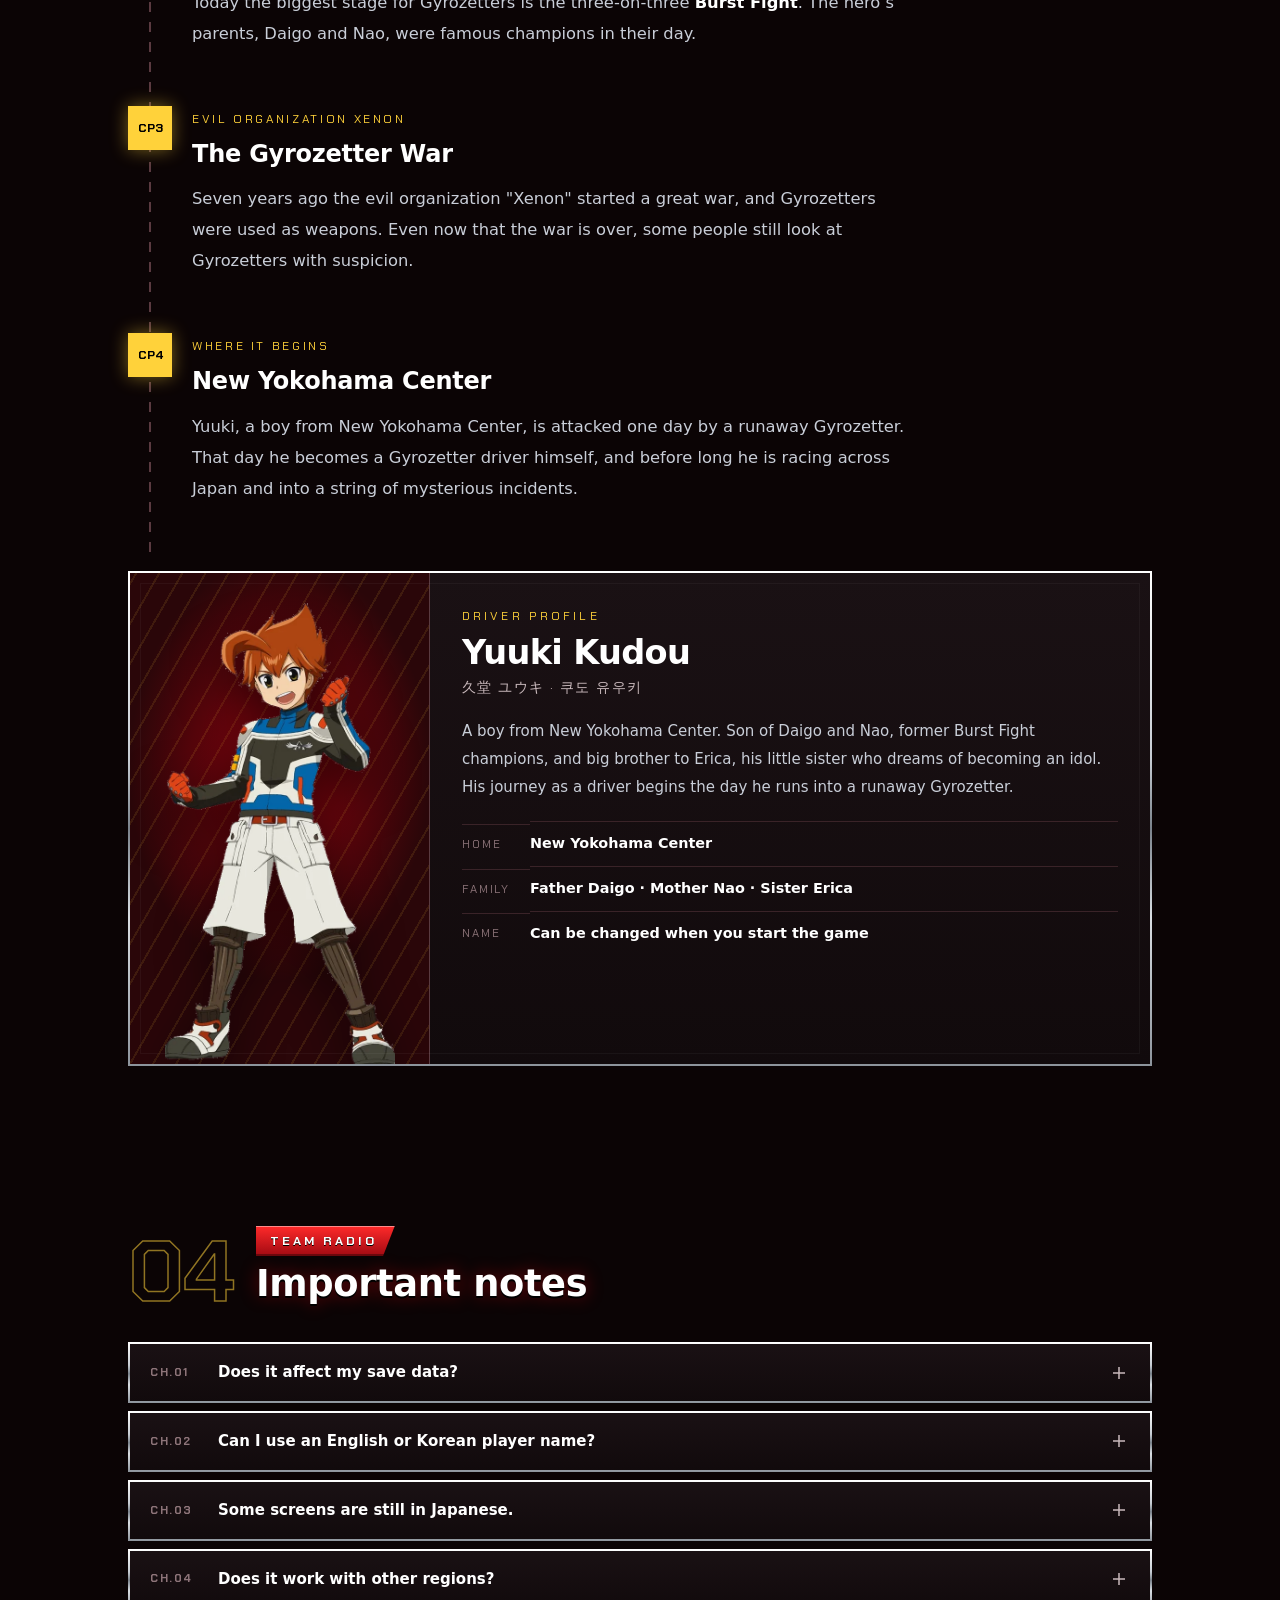
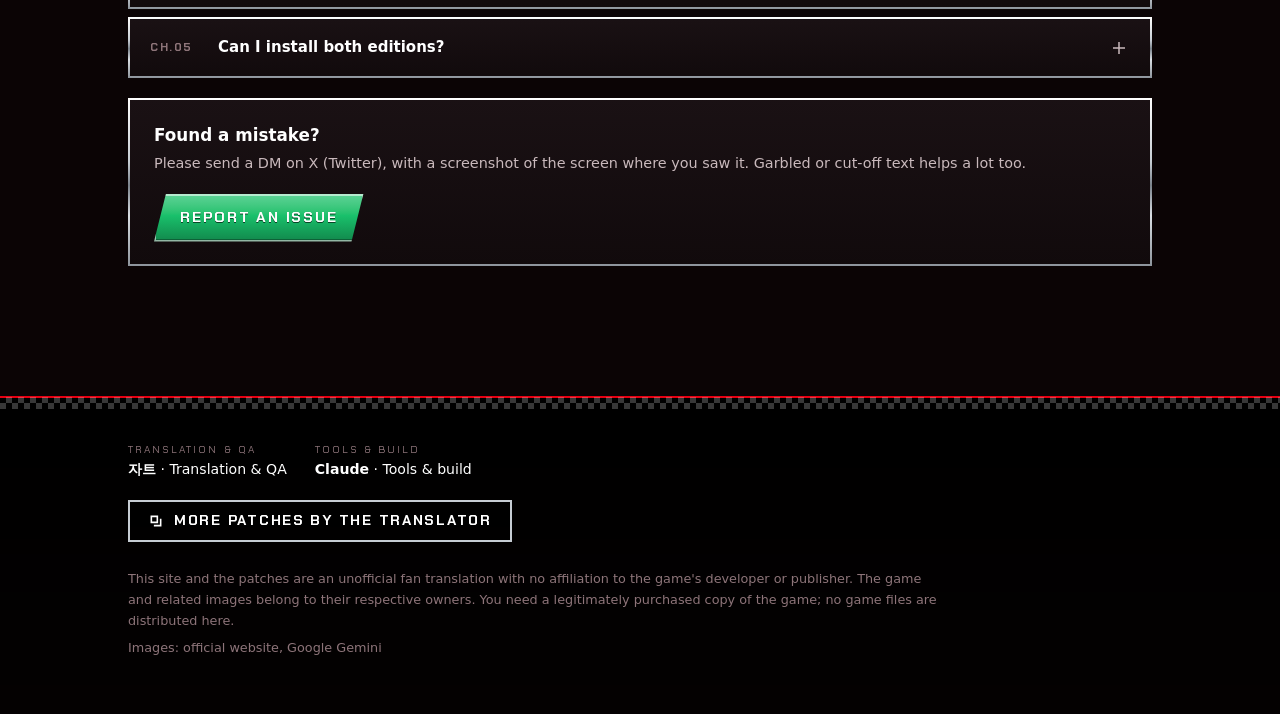
==== commit eff614b0: "다른 한글패치 보러가기 버튼 (첫 화면·결승선)" ====
--- a/patch/index.html
+++ b/patch/index.html
@@ -12,7 +12,7 @@
 <link rel="preconnect" href="https://fonts.gstatic.com" crossorigin>
 <link rel="stylesheet" href="https://fonts.googleapis.com/css2?family=Chakra+Petch:wght@500;600;700&display=swap">
 <link rel="stylesheet" href="https://cdn.jsdelivr.net/gh/orioncactus/pretendard@v1.3.9/dist/web/variable/pretendardvariable-dynamic-subset.min.css">
-<link rel="stylesheet" href="assets/css/style.css?v=20261031b">
+<link rel="stylesheet" href="assets/css/style.css?v=20261031c">
 </head>
 <body>
 <div class="mechs" aria-hidden="true"><img class="mech mech-l" src="assets/img/mech-blue.webp" alt=""><img class="mech mech-r" src="assets/img/mech-red.webp" alt=""></div>
@@ -50,6 +50,7 @@
       <a class="go" href="#grid"><span data-i18n="start.cta">패치 받기</span><svg viewBox="0 0 24 24" width="16" height="16"><path d="M5 12h13M13 6l6 6-6 6"/></svg></a>
       <a class="go line" href="#pit" data-i18n="start.cta2">설치 방법</a>
       <a class="go line" id="qrBtn" target="_blank" rel="noopener"><svg viewBox="0 0 24 24" width="16" height="16"><path d="M4 4h6v6H4zM14 4h6v6h-6zM4 14h6v6H4zM14 14h2v2h-2zM18 14h2M14 18v2h2M18 18h2v2"/></svg><span data-i18n="start.qr">배포 QR 코드</span></a>
+      <a class="go line" data-more target="_blank" rel="noopener"><svg viewBox="0 0 24 24" width="16" height="16"><path d="M5 5h9v9H5zM10 19h9v-9"/></svg><span data-i18n="more">다른 한글패치 보러가기</span></a>
     </div>
   </div>
 </section>
@@ -150,11 +151,12 @@
 <footer class="finish">
   <div class="wrap">
     <div class="crew" id="crew"></div>
+    <a class="go line more" data-more target="_blank" rel="noopener"><svg viewBox="0 0 24 24" width="16" height="16"><path d="M5 5h9v9H5zM10 19h9v-9"/></svg><span data-i18n="more">다른 한글패치 보러가기</span></a>
     <p data-i18n="foot.disc"></p>
     <p data-i18n="foot.img"></p>
   </div>
 </footer>
 
-<script src="assets/js/main.js?v=20261031b"></script>
+<script src="assets/js/main.js?v=20261031c"></script>
 </body>
 </html>
--- a/patch/assets/css/style.css
+++ b/patch/assets/css/style.css
@@ -385,3 +385,6 @@
 .egg-box { position: fixed; inset: 0; z-index: 200; display: flex; align-items: center; justify-content: center; padding: 16px; background: rgba(0, 0, 0, .86); }
 .egg-box video { width: min(1064px, 100%, calc(86vh * 1064 / 636)); aspect-ratio: 1064 / 636; height: auto; border: 1px solid var(--line-2); background: #000; }
 .egg-x { position: absolute; top: 14px; right: 16px; width: 40px; height: 40px; border: 1px solid var(--line-2); background: var(--panel); color: var(--text); font-size: 24px; line-height: 1; cursor: pointer; }
+
+/* 다른 한글패치 보러가기 (결승선) */
+.finish .more { height: 42px; padding: 0 20px; margin: 0 0 20px; font-size: .9rem; }
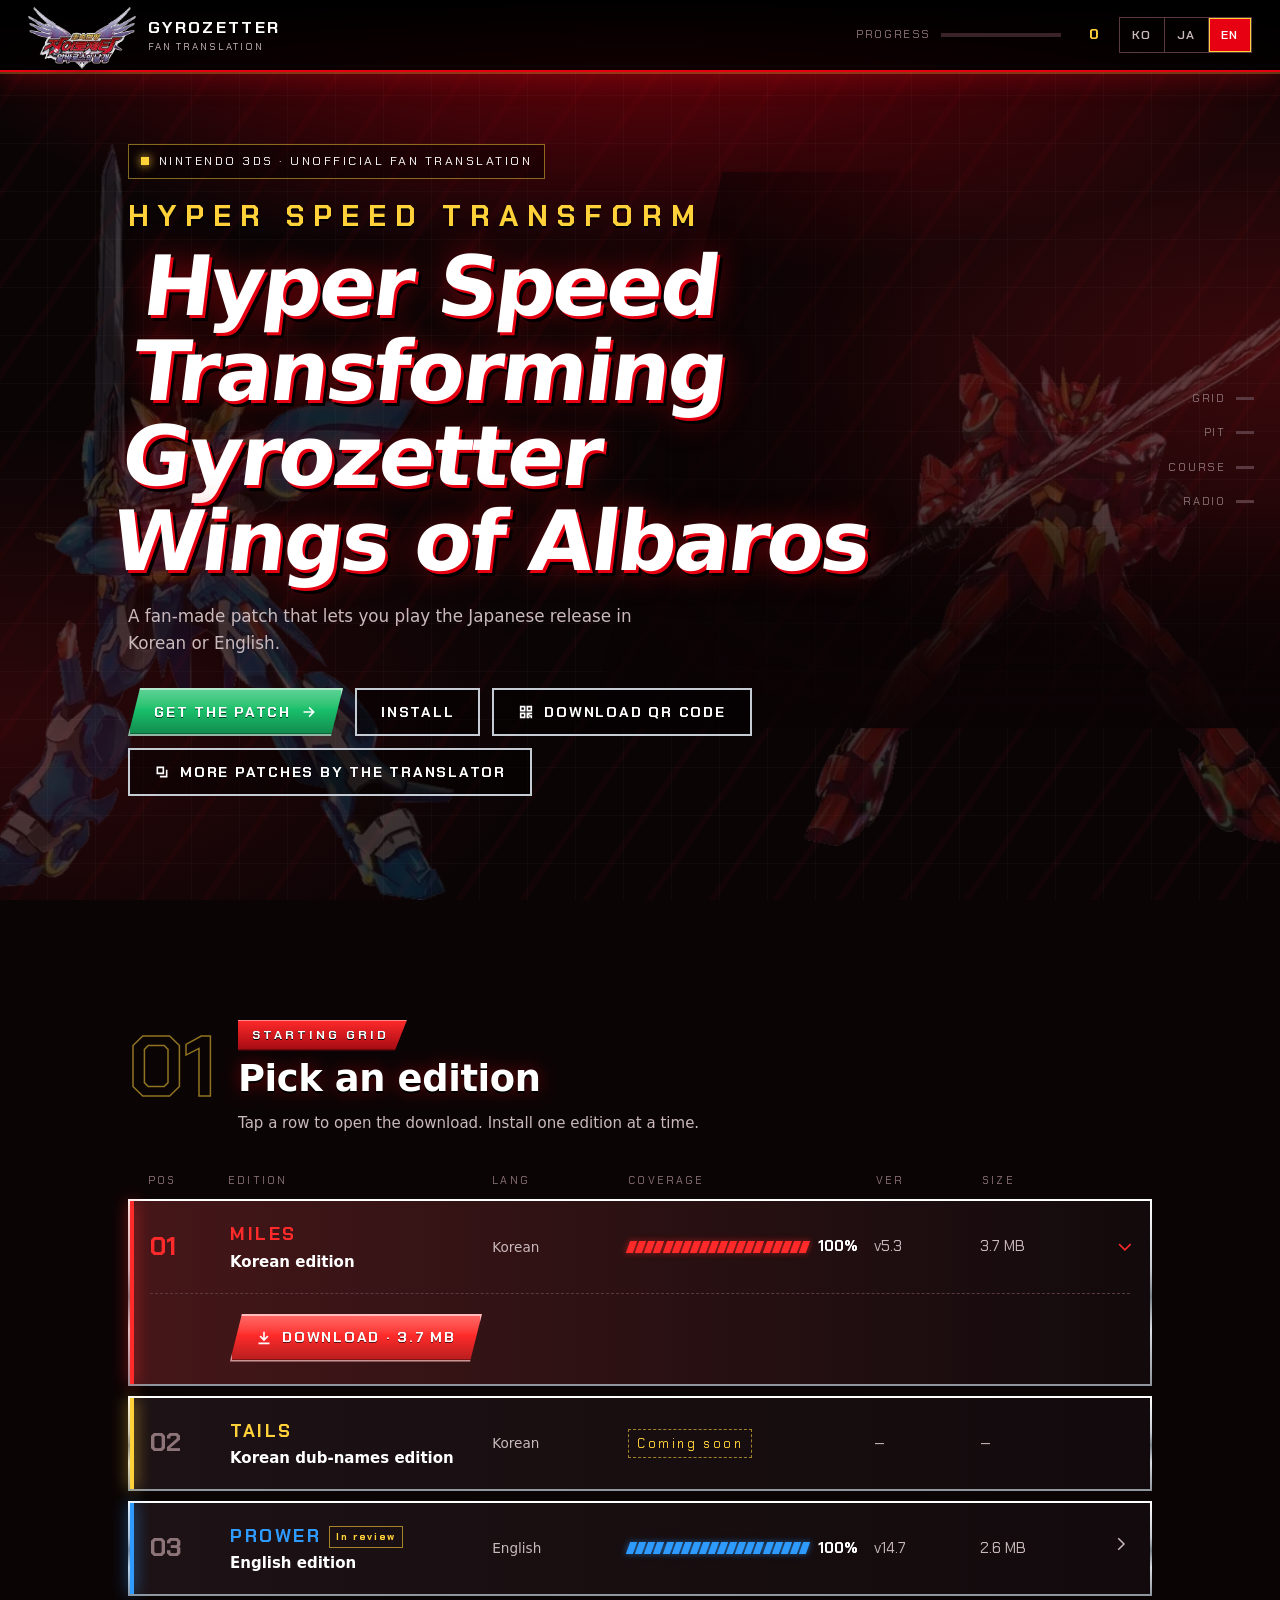
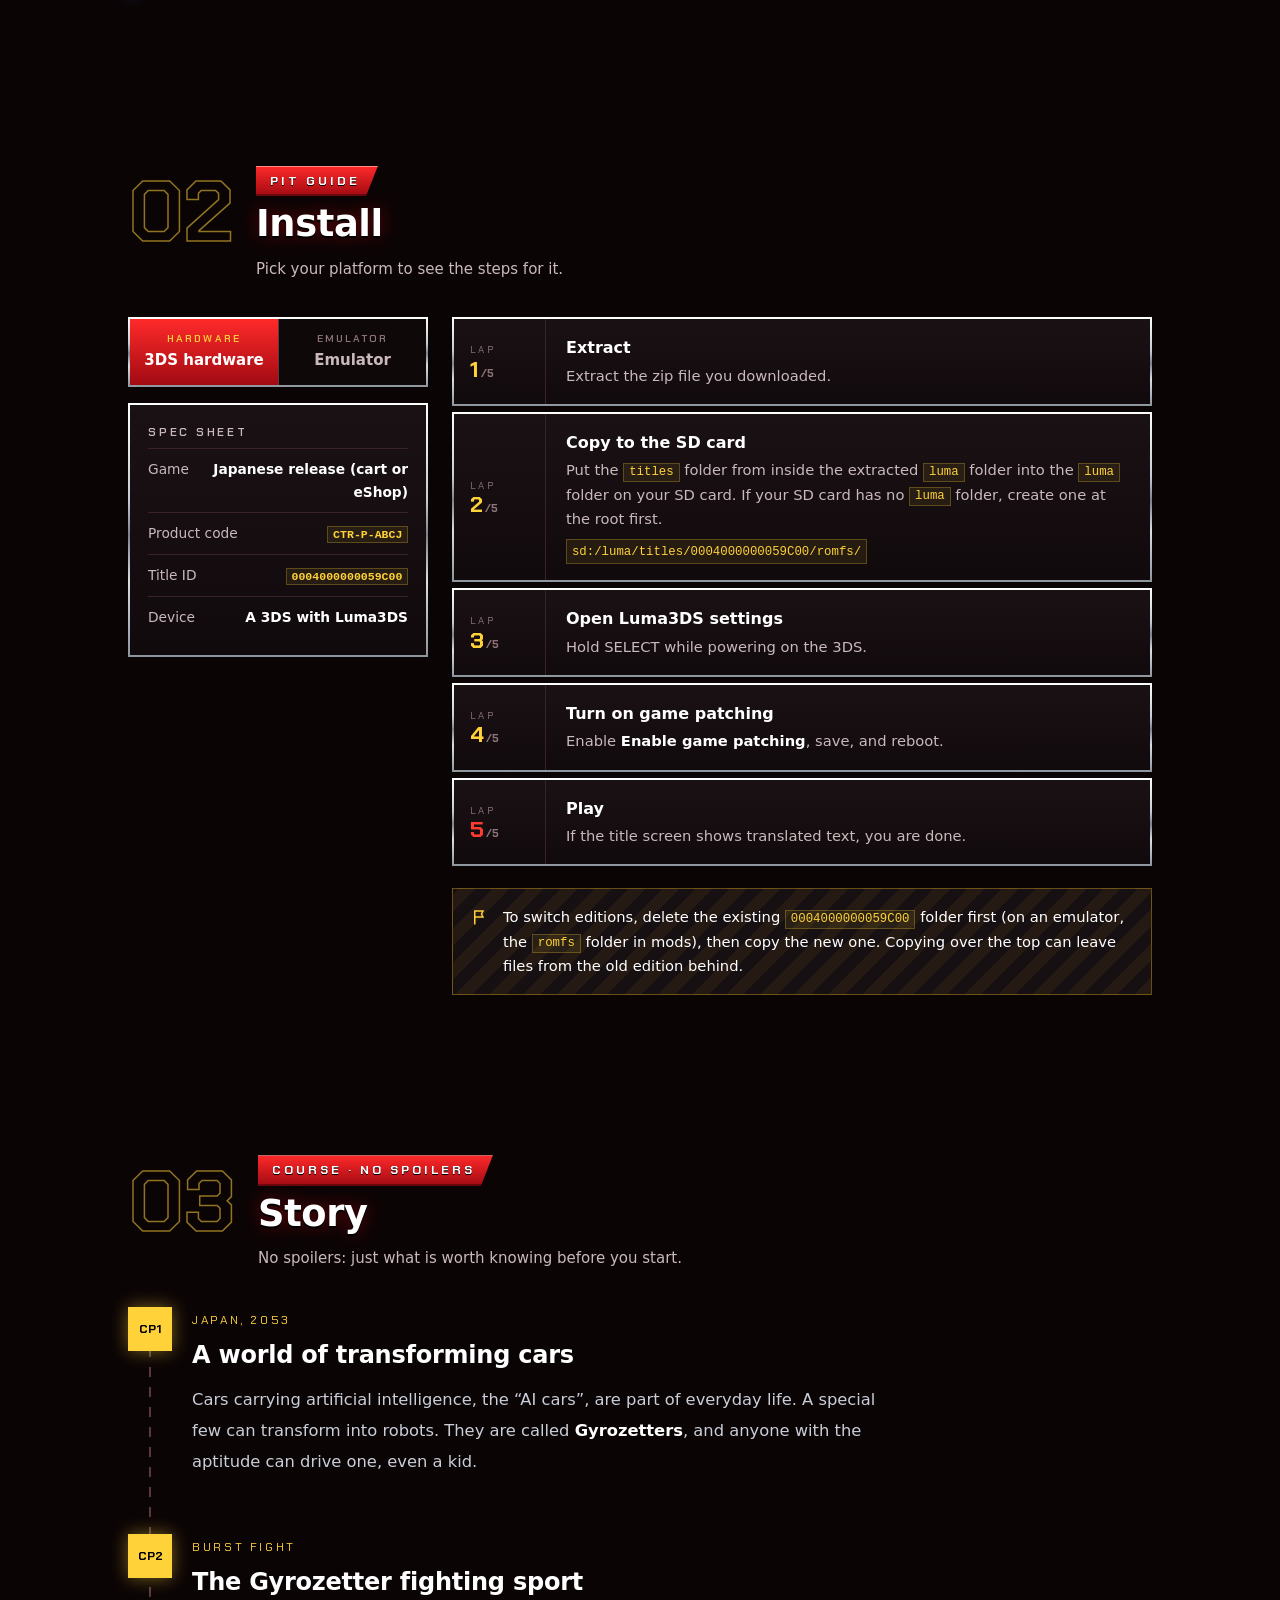
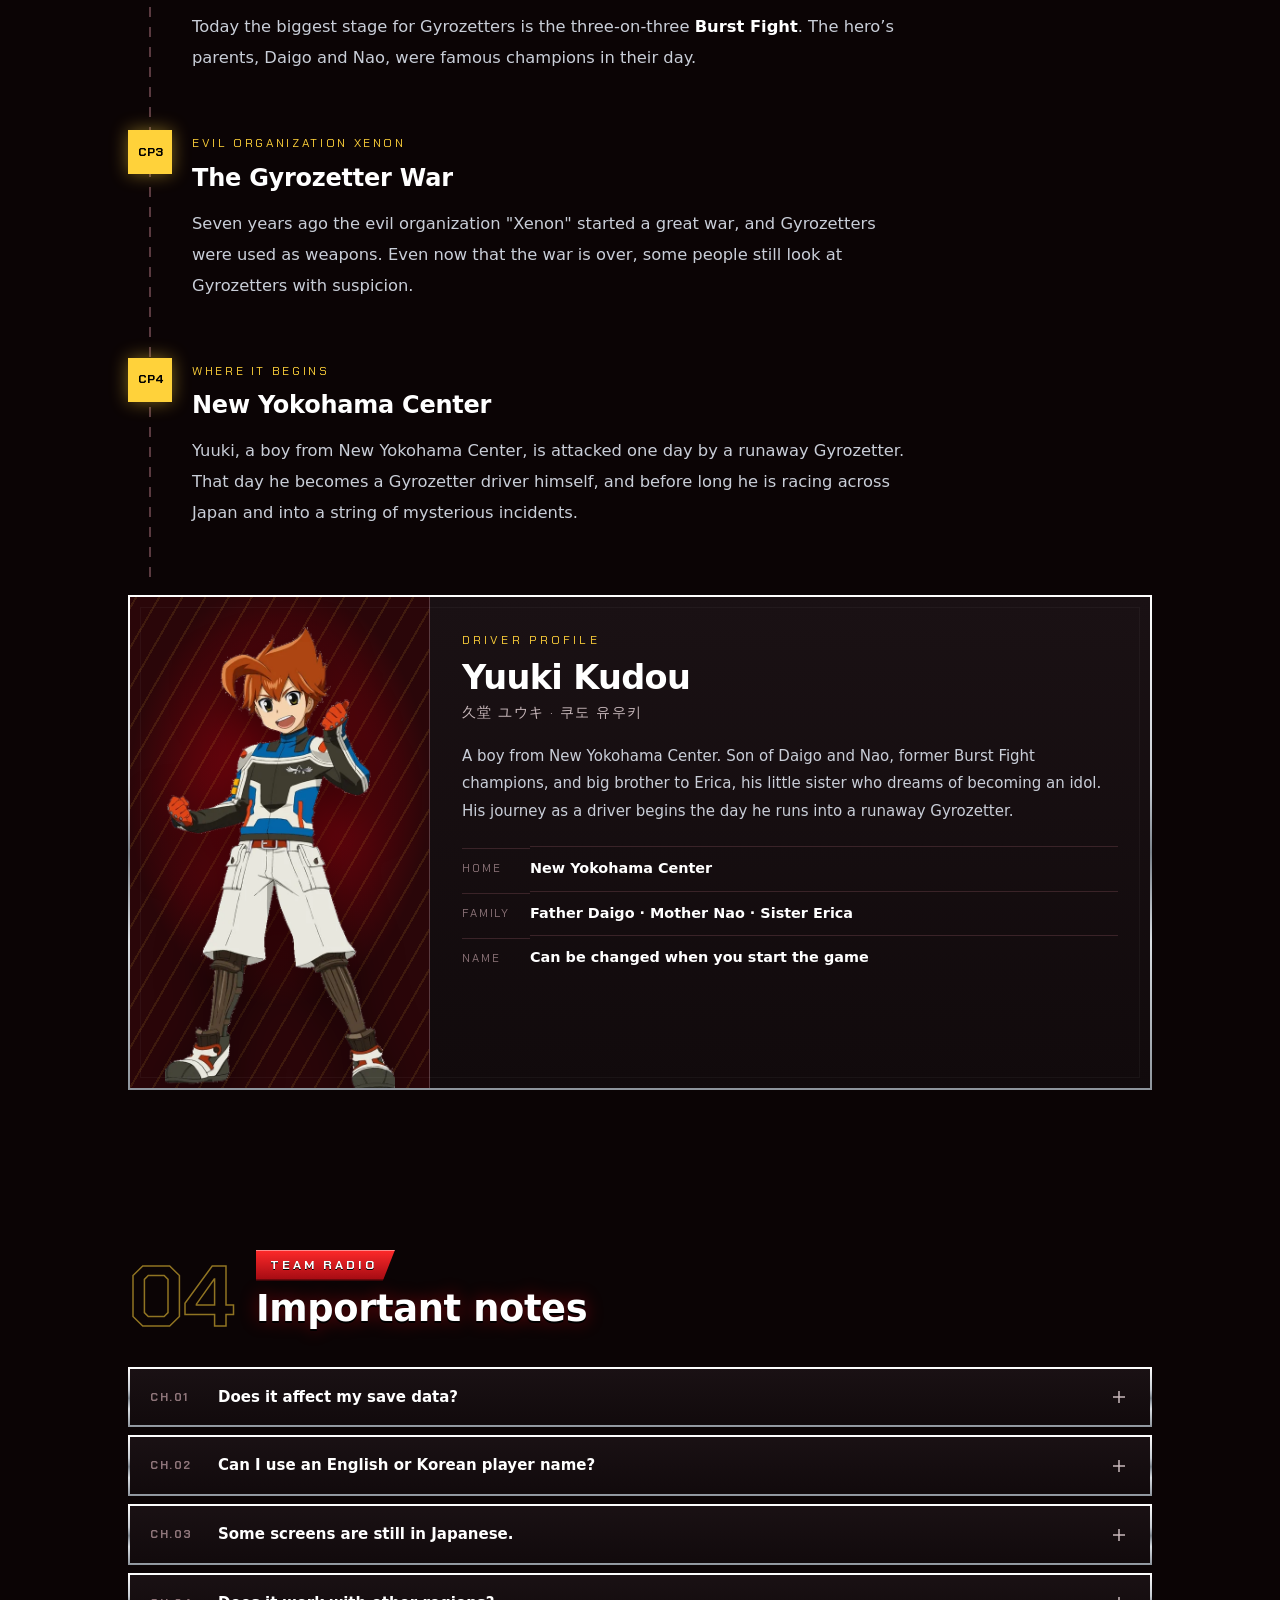
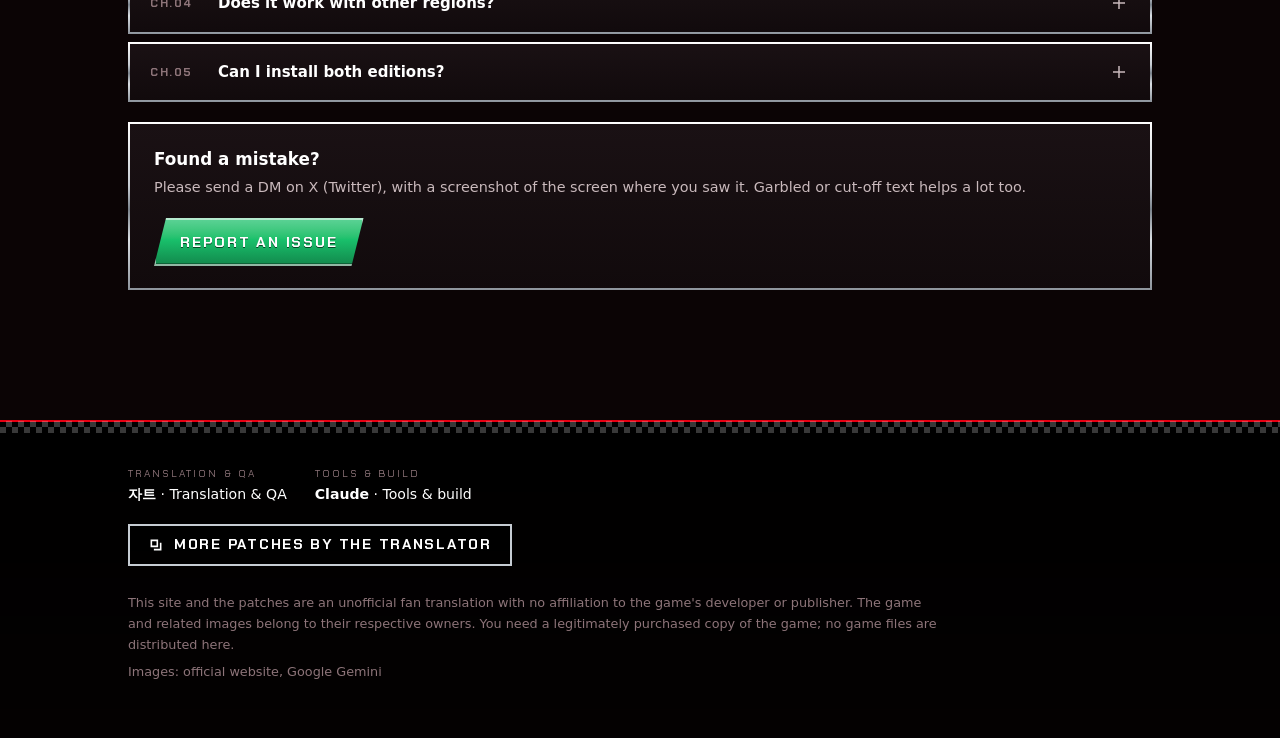
==== commit 3e9db777: "캐시 버전 번호 갱신" ====
--- a/patch/index.html
+++ b/patch/index.html
@@ -12,7 +12,7 @@
 <link rel="preconnect" href="https://fonts.gstatic.com" crossorigin>
 <link rel="stylesheet" href="https://fonts.googleapis.com/css2?family=Chakra+Petch:wght@500;600;700&display=swap">
 <link rel="stylesheet" href="https://cdn.jsdelivr.net/gh/orioncactus/pretendard@v1.3.9/dist/web/variable/pretendardvariable-dynamic-subset.min.css">
-<link rel="stylesheet" href="assets/css/style.css?v=20261031c">
+<link rel="stylesheet" href="assets/css/style.css?v=20261105">
 </head>
 <body>
 <div class="mechs" aria-hidden="true"><img class="mech mech-l" src="assets/img/mech-blue.webp" alt=""><img class="mech mech-r" src="assets/img/mech-red.webp" alt=""></div>
@@ -157,6 +157,6 @@
   </div>
 </footer>
 
-<script src="assets/js/main.js?v=20261031c"></script>
+<script src="assets/js/main.js?v=20261105"></script>
 </body>
 </html>
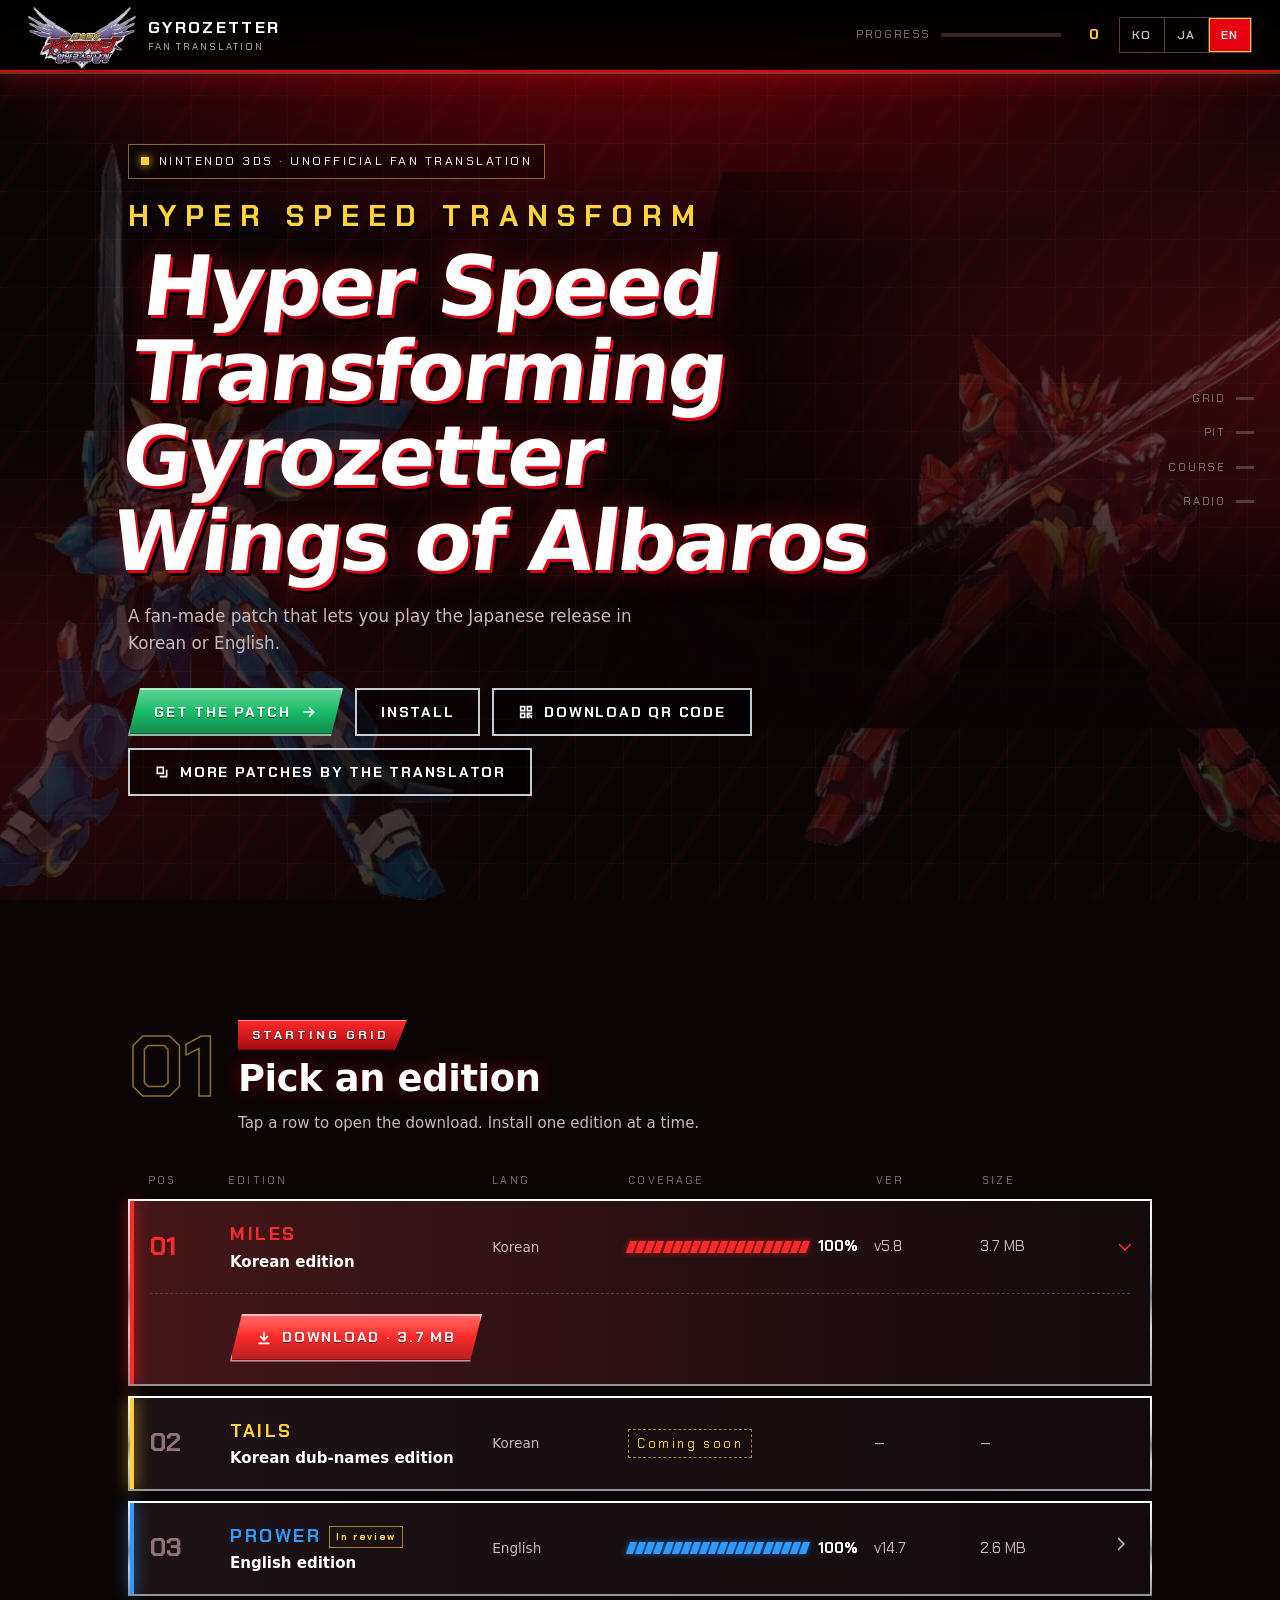
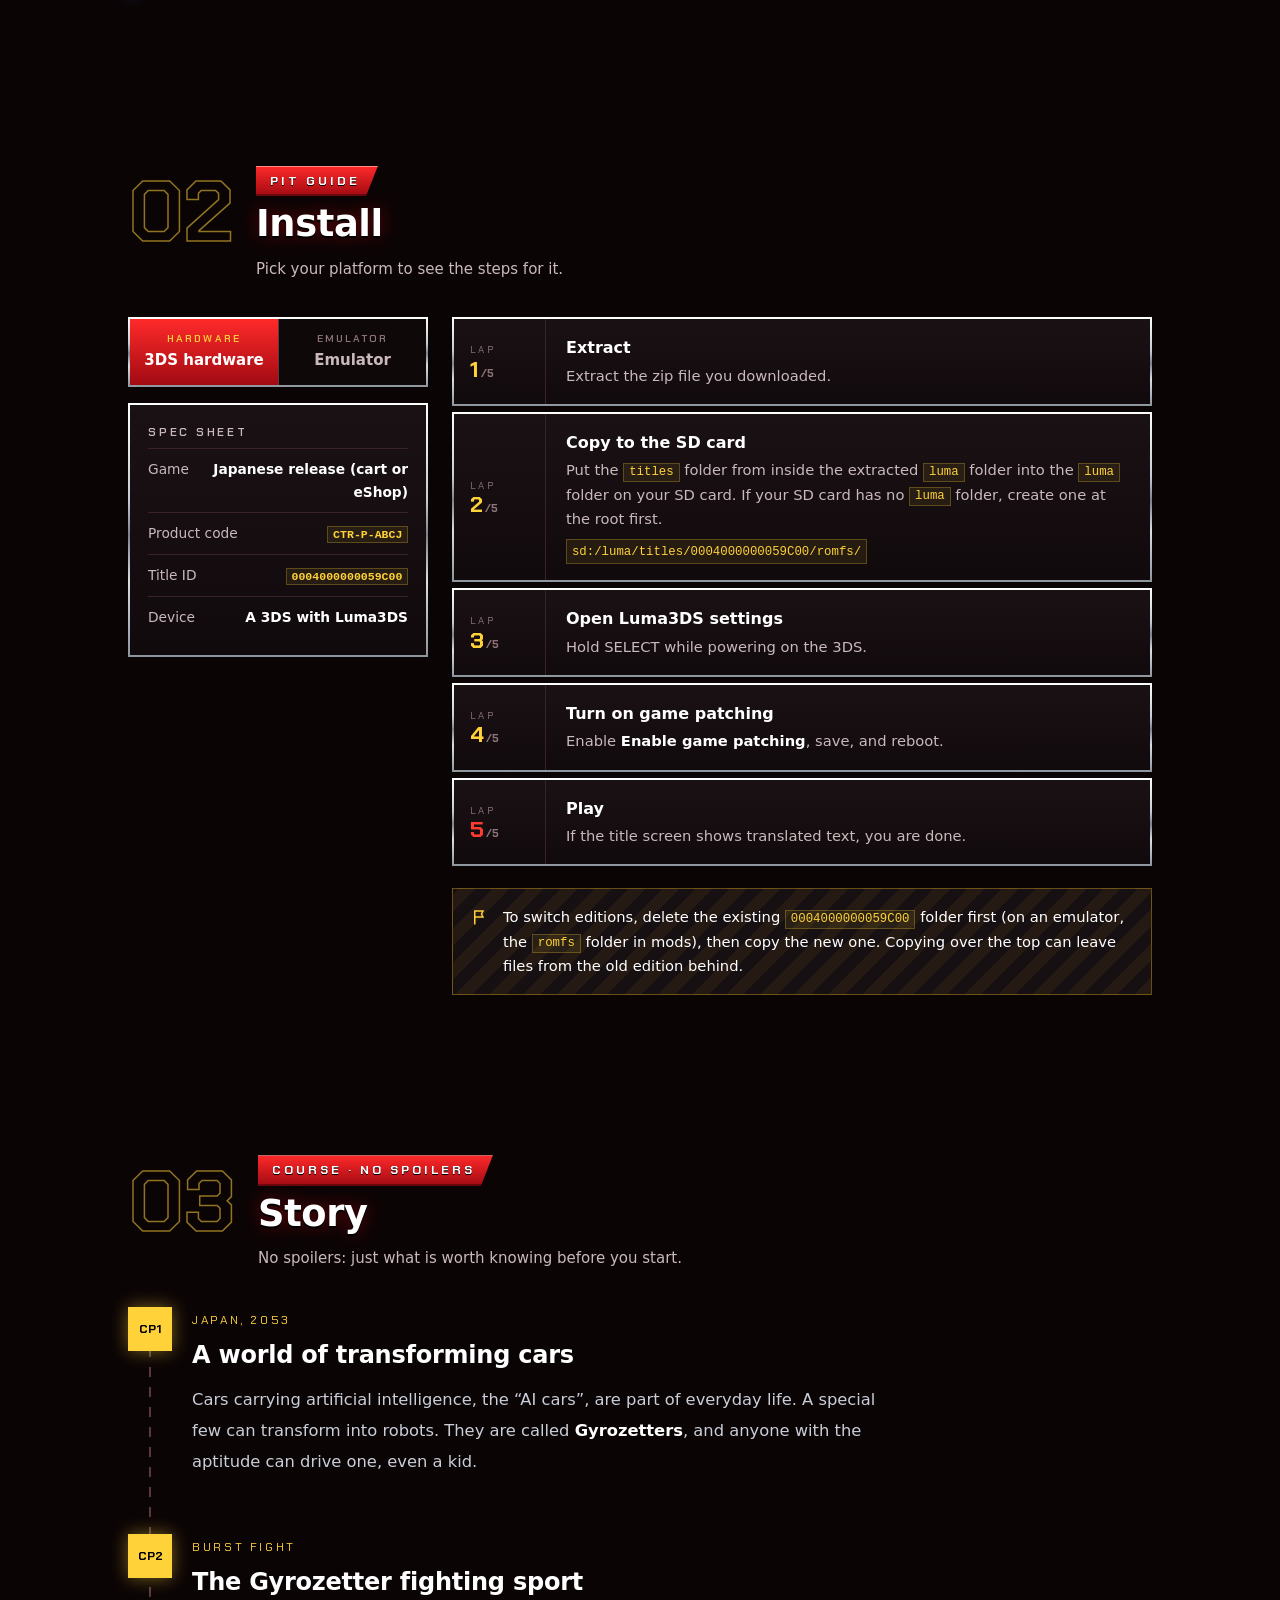
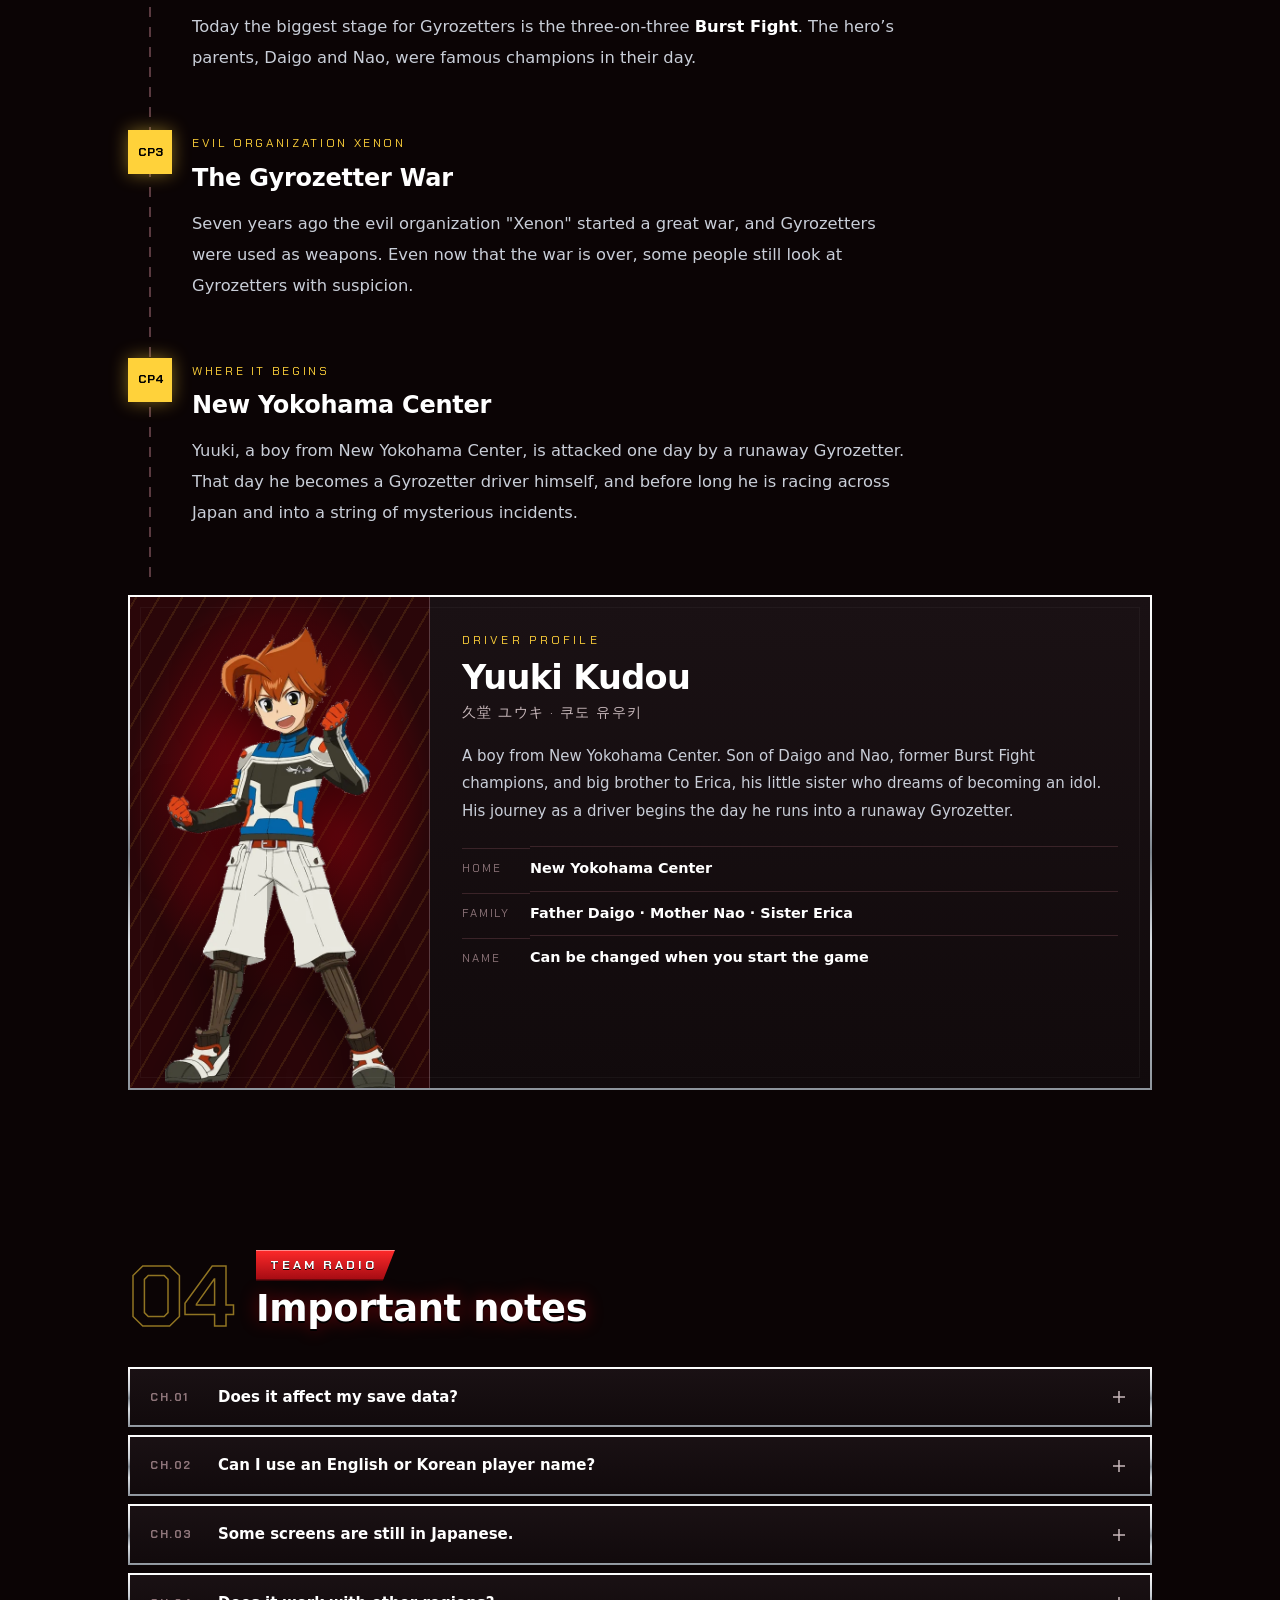
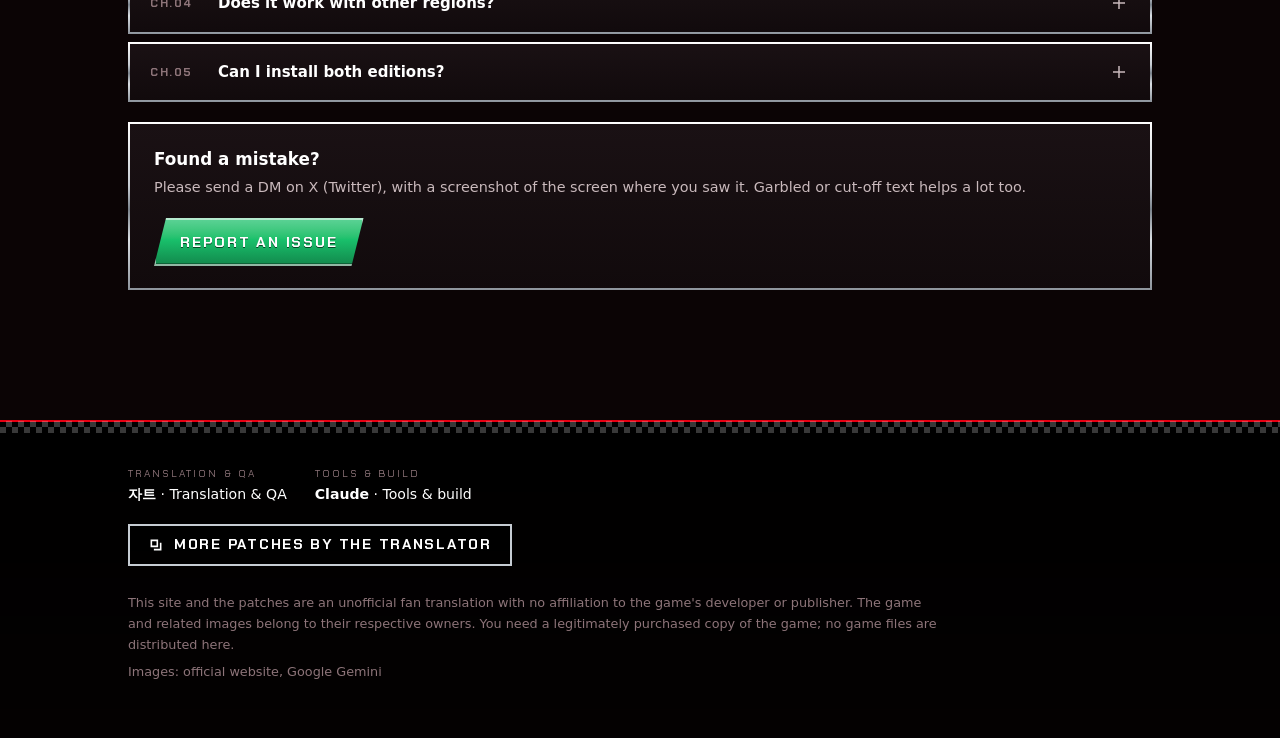
==== commit b8dfe105: "캐시 버전 번호 갱신" ====
--- a/patch/index.html
+++ b/patch/index.html
@@ -12,7 +12,7 @@
 <link rel="preconnect" href="https://fonts.gstatic.com" crossorigin>
 <link rel="stylesheet" href="https://fonts.googleapis.com/css2?family=Chakra+Petch:wght@500;600;700&display=swap">
 <link rel="stylesheet" href="https://cdn.jsdelivr.net/gh/orioncactus/pretendard@v1.3.9/dist/web/variable/pretendardvariable-dynamic-subset.min.css">
-<link rel="stylesheet" href="assets/css/style.css?v=20261105">
+<link rel="stylesheet" href="assets/css/style.css?v=20261117">
 </head>
 <body>
 <div class="mechs" aria-hidden="true"><img class="mech mech-l" src="assets/img/mech-blue.webp" alt=""><img class="mech mech-r" src="assets/img/mech-red.webp" alt=""></div>
@@ -157,6 +157,6 @@
   </div>
 </footer>
 
-<script src="assets/js/main.js?v=20261105"></script>
+<script src="assets/js/main.js?v=20261117"></script>
 </body>
 </html>
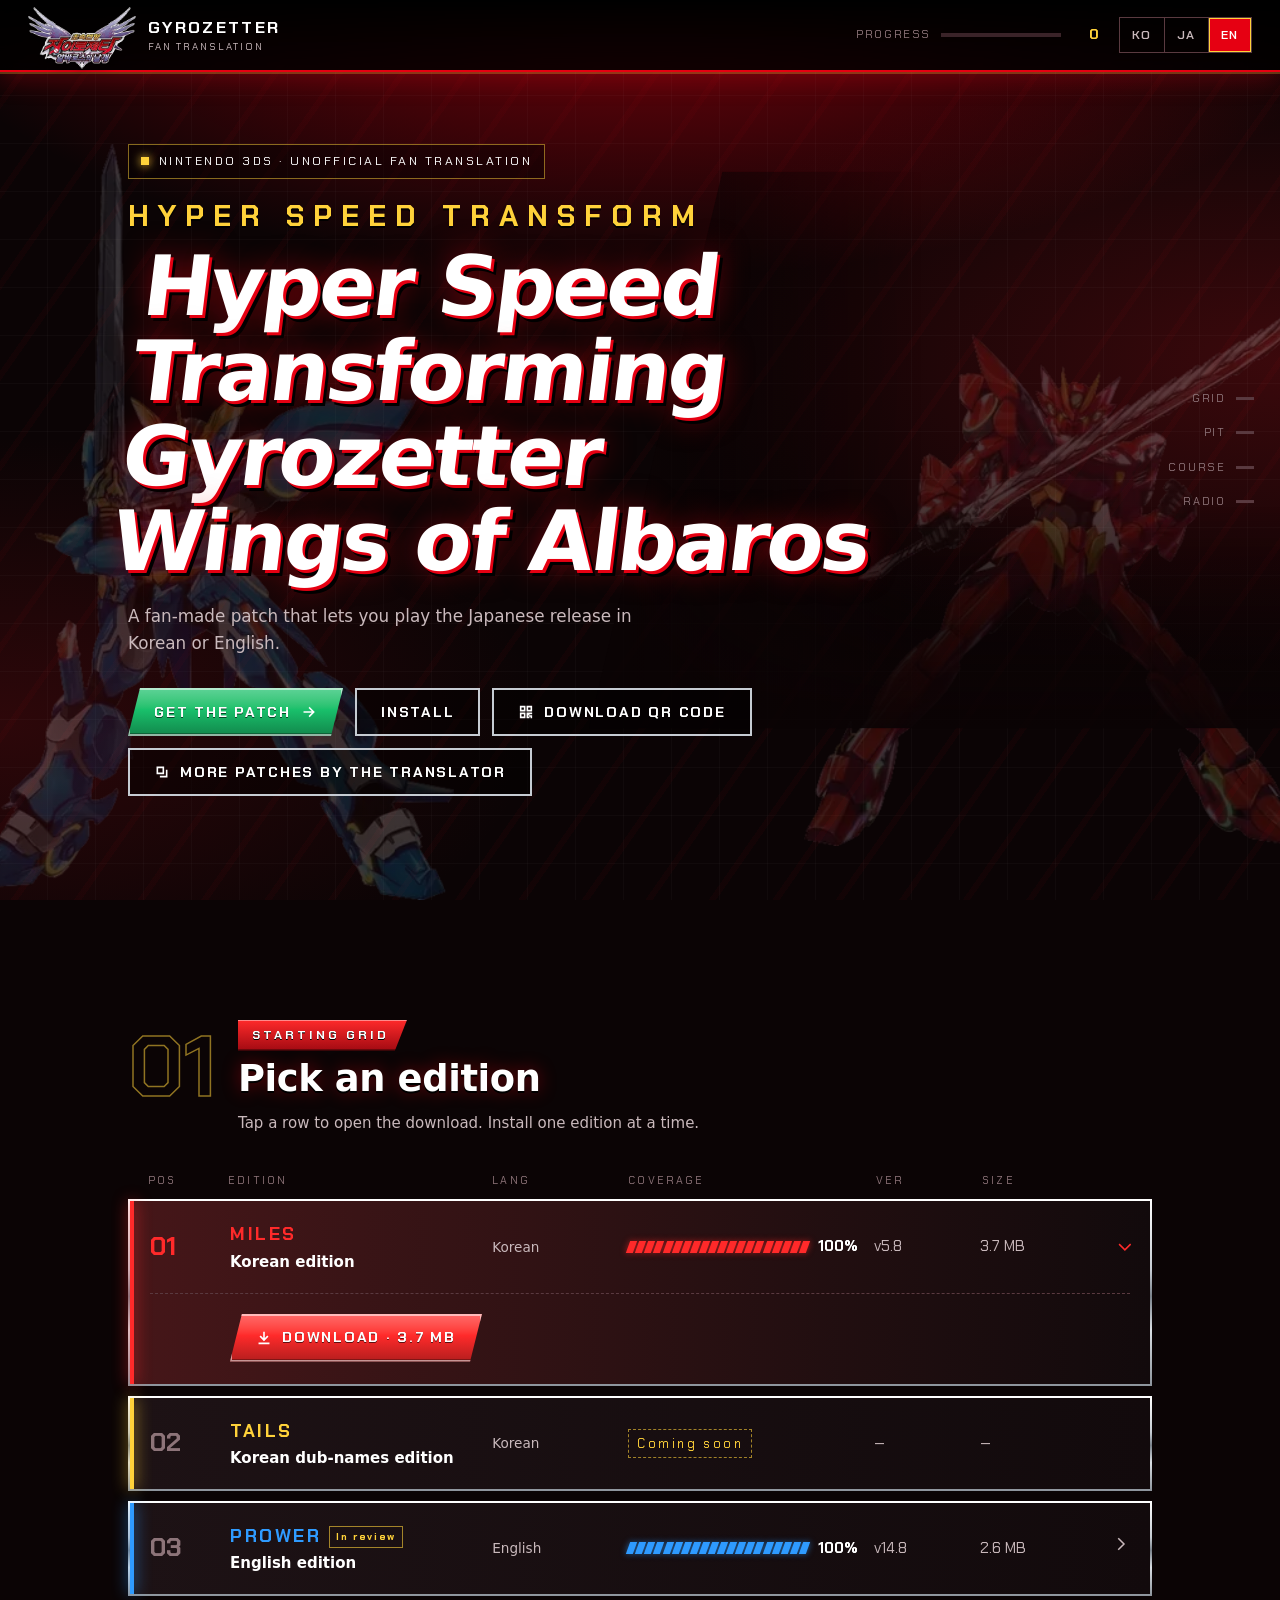
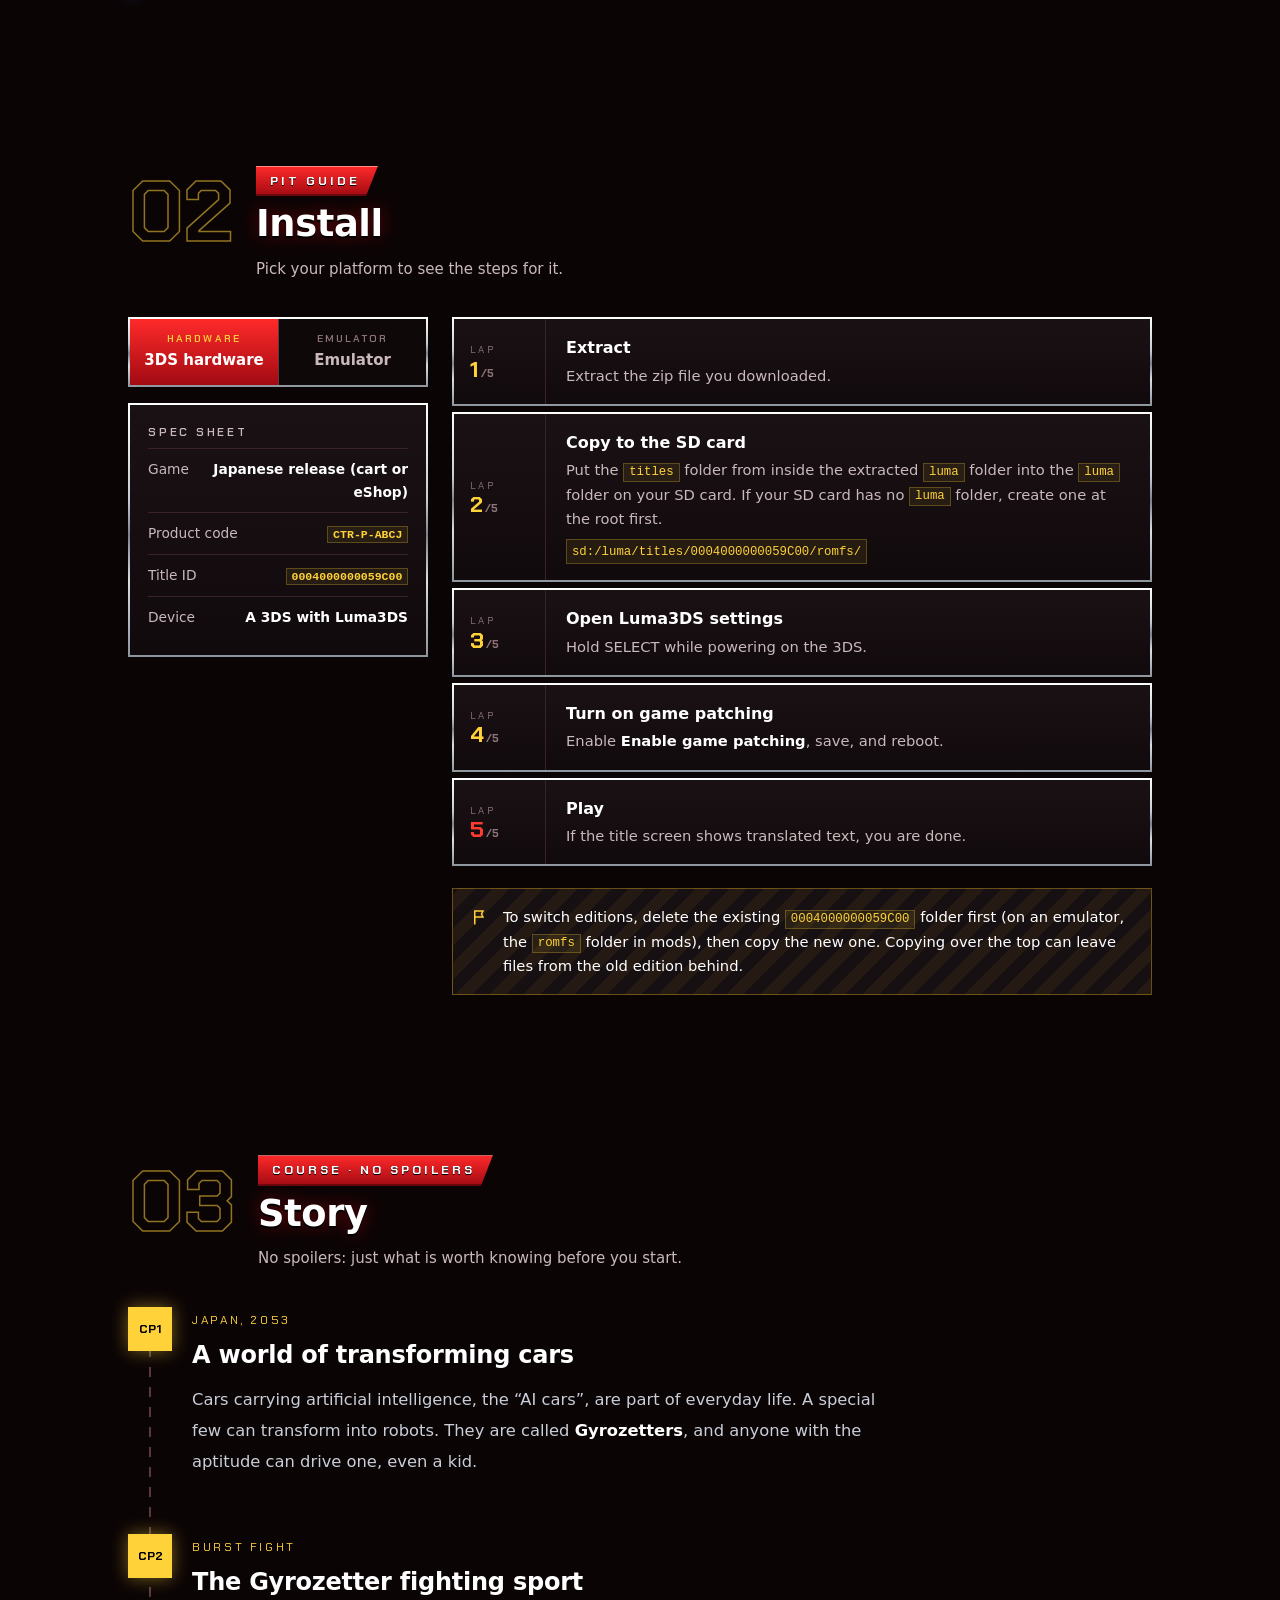
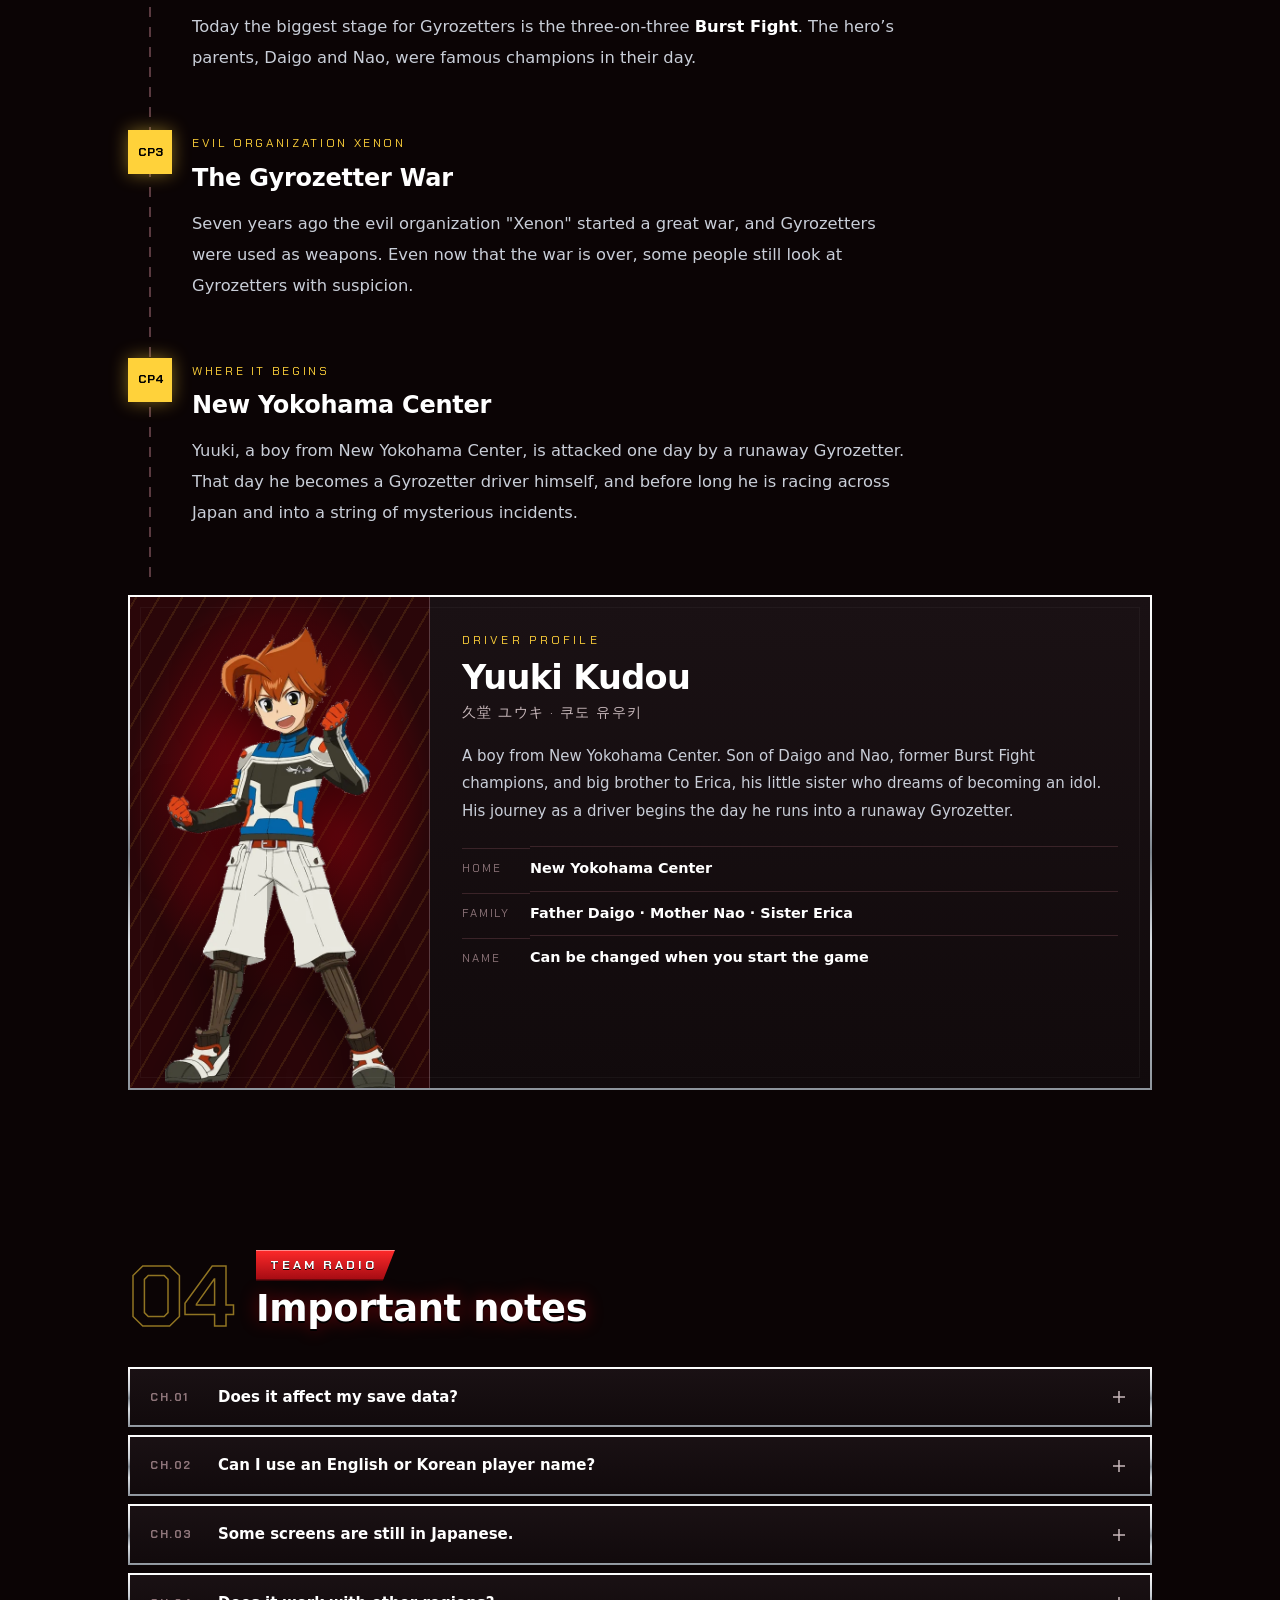
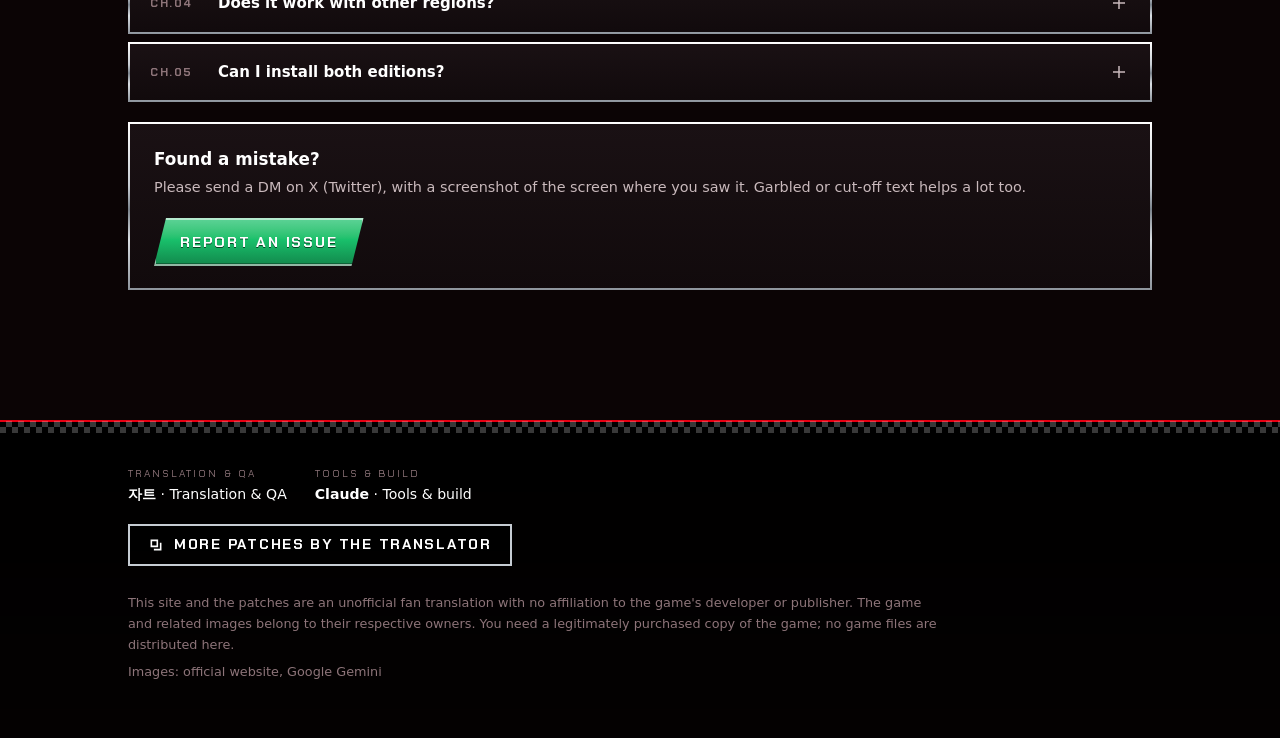
==== commit a980cad4: "캐시 버전 번호 갱신" ====
--- a/patch/index.html
+++ b/patch/index.html
@@ -12,7 +12,7 @@
 <link rel="preconnect" href="https://fonts.gstatic.com" crossorigin>
 <link rel="stylesheet" href="https://fonts.googleapis.com/css2?family=Chakra+Petch:wght@500;600;700&display=swap">
 <link rel="stylesheet" href="https://cdn.jsdelivr.net/gh/orioncactus/pretendard@v1.3.9/dist/web/variable/pretendardvariable-dynamic-subset.min.css">
-<link rel="stylesheet" href="assets/css/style.css?v=20261117">
+<link rel="stylesheet" href="assets/css/style.css?v=20261117b">
 </head>
 <body>
 <div class="mechs" aria-hidden="true"><img class="mech mech-l" src="assets/img/mech-blue.webp" alt=""><img class="mech mech-r" src="assets/img/mech-red.webp" alt=""></div>
@@ -157,6 +157,6 @@
   </div>
 </footer>
 
-<script src="assets/js/main.js?v=20261117"></script>
+<script src="assets/js/main.js?v=20261117b"></script>
 </body>
 </html>
